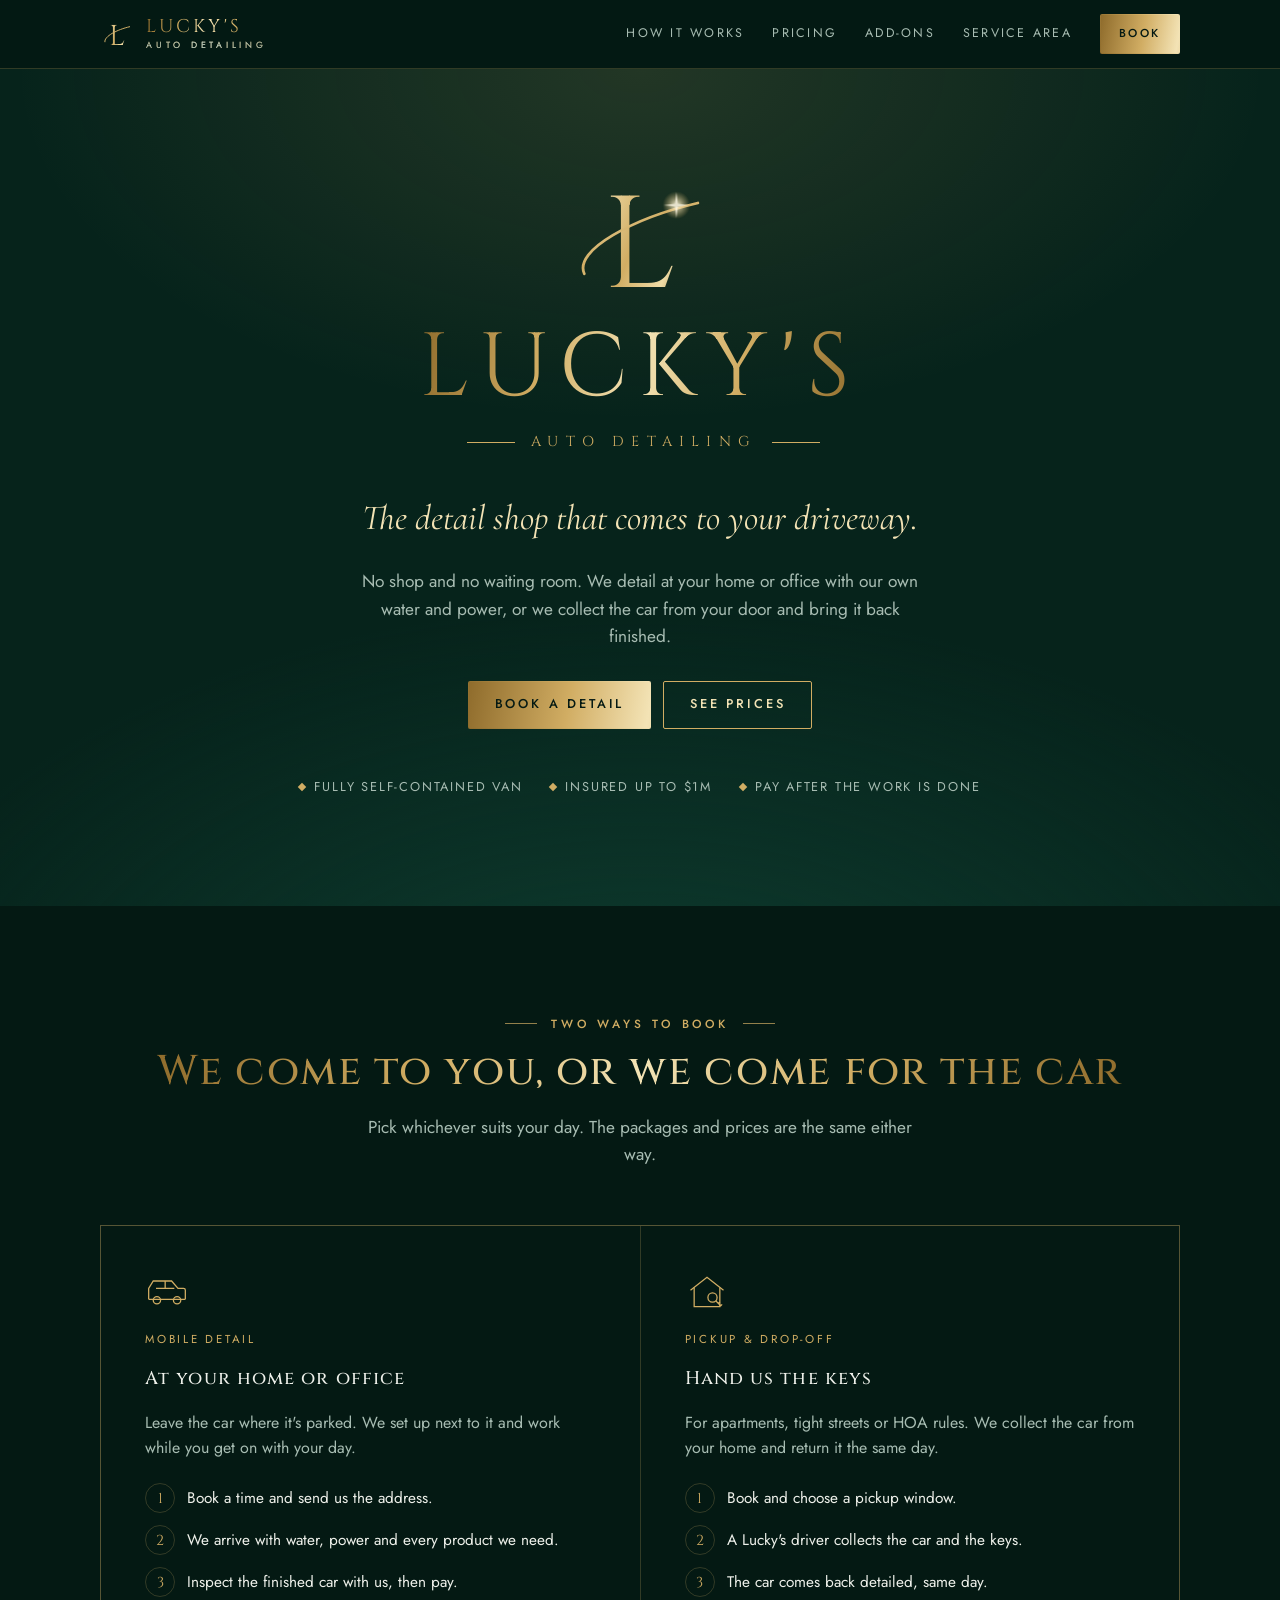
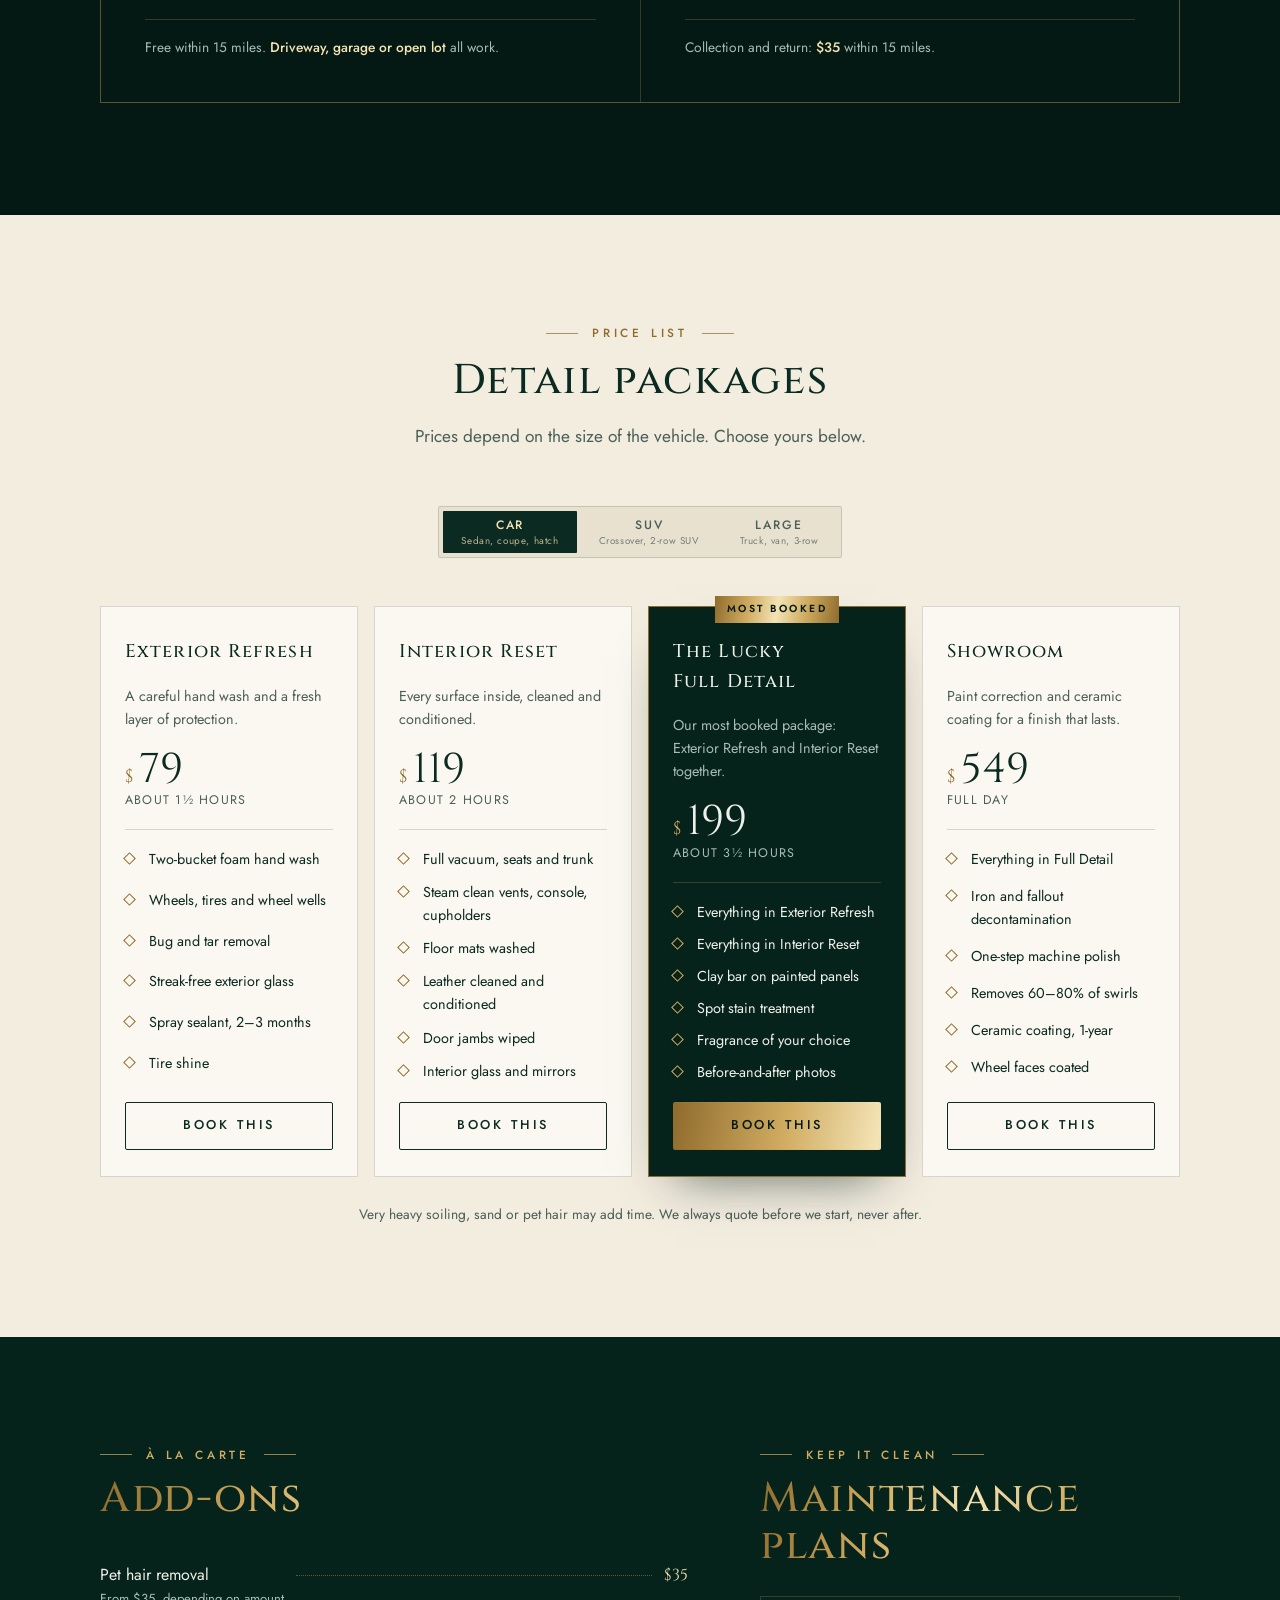
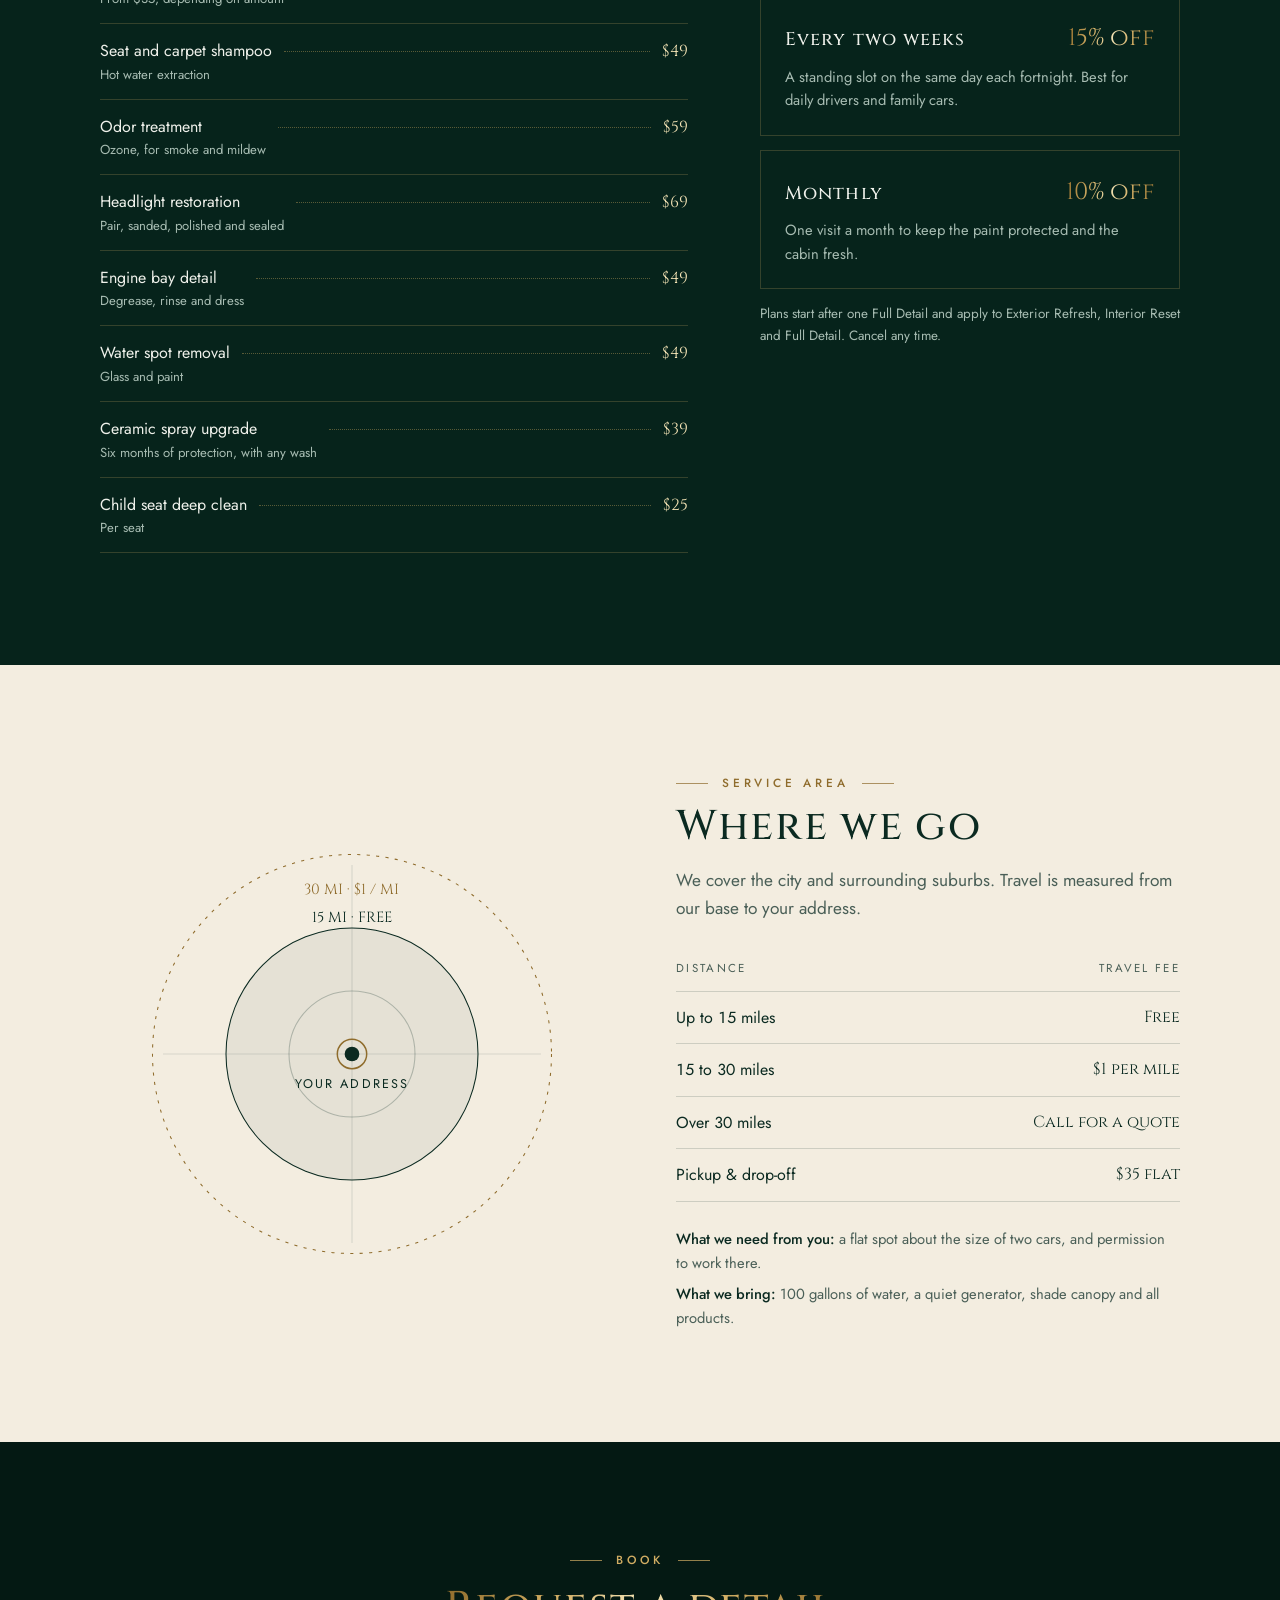
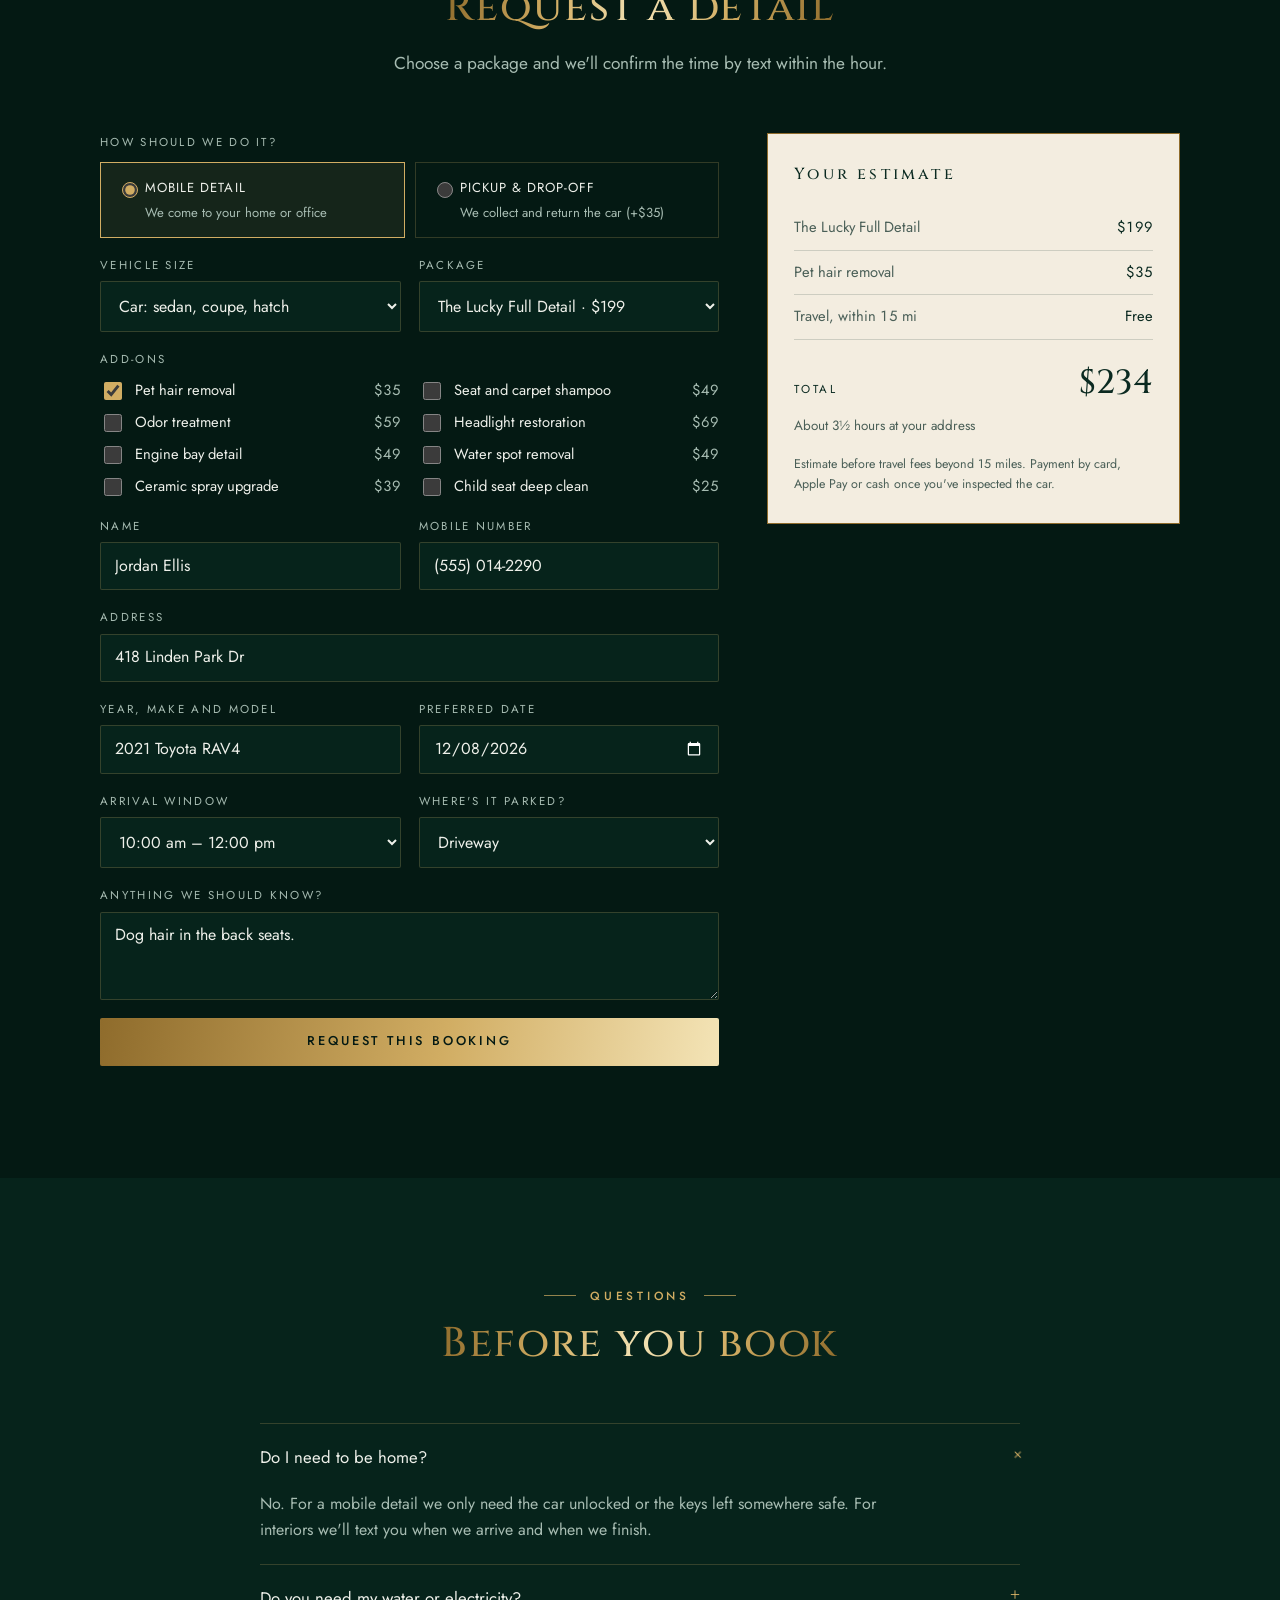
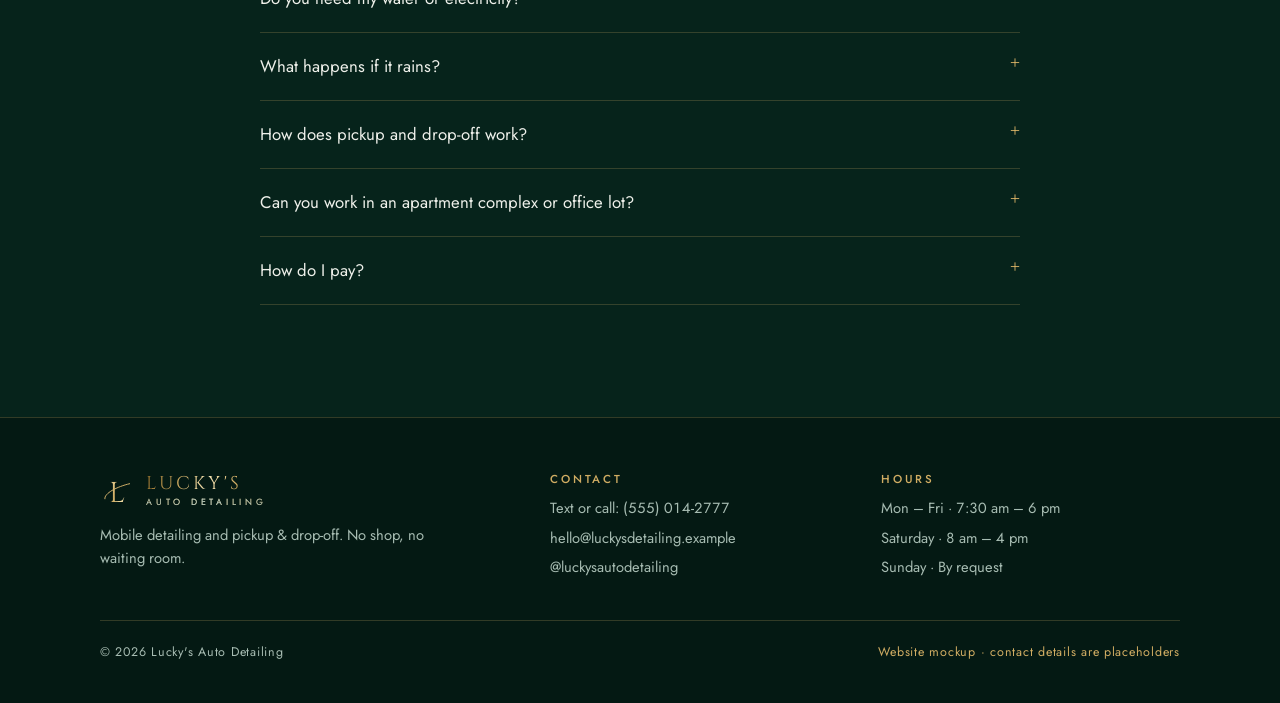
==== luckys-auto-detailing/index.html @ 8a851007 "Add Lucky's Auto Detailing website mockup Single-page mockup in the brand's emerald and gold: mobile" ====
<!doctype html>
<html lang="en">
<head>
<meta charset="utf-8">
<meta name="viewport" content="width=device-width, initial-scale=1, viewport-fit=cover">
<title>Lucky's Auto Detailing</title>
<meta name="claude:viewport-fit-sides" content="cover">
<meta name="description" content="Mobile auto detailing. We come to your home or office, or collect the car and bring it back finished.">
<link rel="preconnect" href="https://fonts.googleapis.com">
<link rel="preconnect" href="https://fonts.gstatic.com" crossorigin>
<link rel="stylesheet" href="https://fonts.googleapis.com/css2?family=Cinzel:wght@400;500;600&family=Cormorant+Garamond:ital,wght@1,400;1,500&family=Jost:wght@300;400;500;600&display=swap">
<style>
/* Layout: alternating bands — deep emerald (the polo) and cream card stock (the business card), gold foil for marks and rules. */
:root {
  --green-950: #041913;
  --green-900: #06231b;
  --green-800: #0a3026;
  --green-700: #0f3e31;
  --line-dark: rgba(212, 178, 106, 0.22);
  --gold: #d1ad63;
  --gold-hi: #f3e3b5;
  --gold-lo: #8f6c2c;
  --cream: #f3ede0;
  --cream-2: #e9e1cf;
  --ink: #0b2a21;
  --ink-soft: #4a5f57;
  --line-light: rgba(11, 42, 33, 0.16);
  --on-dark: #eef0ea;
  --muted-dark: #a7bcb2;
  --display: "Cinzel", "Trajan Pro", "Times New Roman", serif;
  --accent: "Cormorant Garamond", "Garamond", Georgia, serif;
  --body: "Jost", "Futura", "Avenir Next", "Segoe UI", sans-serif;
  --foil: linear-gradient(100deg, var(--gold-lo) 0%, var(--gold) 28%, var(--gold-hi) 50%, var(--gold) 72%, var(--gold-lo) 100%);
  color-scheme: dark;
}
* { box-sizing: border-box; }
html { scroll-behavior: smooth; }
@media (prefers-reduced-motion: reduce) { html { scroll-behavior: auto; } *, *::before, *::after { animation: none !important; transition: none !important; } }
body {
  margin: 0;
  background: var(--green-900);
  color: var(--on-dark);
  font: 400 1rem/1.6 var(--body);
  -webkit-font-smoothing: antialiased;
}
body::before { content: ""; position: fixed; inset: 0 0 auto; height: env(safe-area-inset-top, 0px); z-index: 10; background: var(--green-950); }
a { color: inherit; }
:focus-visible { outline: 2px solid var(--gold); outline-offset: 3px; }
.wrap {
  max-width: 1120px;
  margin: 0 auto;
  padding-left: max(20px, env(safe-area-inset-left, 0px));
  padding-right: max(20px, env(safe-area-inset-right, 0px));
}
.band { padding-block: clamp(64px, 9vw, 112px); }
.band--deep { background: var(--green-950); }
.band--cream { background: var(--cream); color: var(--ink); }
.foil { background: var(--foil); -webkit-background-clip: text; background-clip: text; color: transparent; }
h1, h2, h3 { font-family: var(--display); font-weight: 500; text-wrap: balance; margin: 0; letter-spacing: 0.04em; }
h2 { font-size: clamp(1.75rem, 3.6vw, 2.6rem); line-height: 1.15; }
h3 { font-size: 1.15rem; letter-spacing: 0.06em; }
p { margin: 0; }
.eyebrow {
  display: flex; align-items: center; gap: 14px;
  font: 500 0.74rem/1 var(--body); letter-spacing: 0.32em; text-transform: uppercase;
  color: var(--gold);
}
.eyebrow::before, .eyebrow::after { content: ""; height: 1px; width: 32px; background: currentColor; opacity: 0.7; }
.band--cream .eyebrow { color: var(--gold-lo); }
.lede { font-size: 1.08rem; color: var(--muted-dark); max-width: 58ch; }
.band--cream .lede { color: var(--ink-soft); }
.section-head { display: grid; gap: 18px; justify-items: center; text-align: center; margin-bottom: clamp(36px, 5vw, 56px); }

/* Buttons */
.btn {
  display: inline-flex; align-items: center; justify-content: center; gap: 10px;
  min-height: 48px; padding: 0 26px;
  font: 500 0.8rem/1 var(--body); letter-spacing: 0.22em; text-transform: uppercase; text-decoration: none;
  border-radius: 2px; border: 1px solid var(--gold); cursor: pointer;
  transition: background-color .2s, color .2s, transform .2s;
}
.btn--gold { background: var(--foil); background-size: 200% 100%; color: var(--green-950); border-color: transparent; }
.btn--gold:hover { background-position: 100% 0; }
.btn--ghost { background: transparent; color: var(--gold-hi); }
.btn--ghost:hover { background: rgba(209, 173, 99, 0.12); }

/* Header */
.site-header {
  position: sticky; top: env(safe-area-inset-top, 0px); z-index: 9;
  background: rgba(4, 25, 19, 0.92); backdrop-filter: blur(10px);
  border-bottom: 1px solid var(--line-dark);
}
.site-header .wrap { display: flex; align-items: center; justify-content: space-between; gap: 16px; min-height: 68px; }
.brand { display: flex; align-items: center; gap: 12px; text-decoration: none; }
.brand svg { width: 34px; height: 34px; flex: none; }
.brand-name { font-family: var(--display); font-size: 1.15rem; letter-spacing: 0.16em; line-height: 1; }
.brand-name small { display: block; margin-top: 5px; font-family: var(--body); font-size: 0.56rem; letter-spacing: 0.42em; color: var(--muted-dark); }
.nav { display: flex; align-items: center; gap: 28px; }
.nav a:not(.btn) { font-size: 0.78rem; letter-spacing: 0.18em; text-transform: uppercase; text-decoration: none; color: var(--muted-dark); }
.nav a:not(.btn):hover { color: var(--gold-hi); }
.nav .btn { min-height: 40px; padding: 0 18px; font-size: 0.72rem; }
@media (max-width: 820px) { .nav a:not(.btn) { display: none; } }

/* Hero */
.hero {
  position: relative; overflow: hidden;
  background:
    radial-gradient(ellipse 70% 60% at 50% 0%, rgba(209, 173, 99, 0.14), transparent 70%),
    radial-gradient(ellipse 90% 80% at 50% 120%, var(--green-700), transparent 70%),
    var(--green-900);
  padding-block: clamp(56px, 9vw, 104px) clamp(56px, 8vw, 96px);
  text-align: center;
}
.hero .wrap { display: grid; justify-items: center; gap: 22px; }
.monogram { width: clamp(108px, 16vw, 150px); height: auto; }
.monogram .swoosh { stroke-dasharray: 260; stroke-dashoffset: 0; animation: swoosh 1.6s ease-out both .2s; }
.monogram .glint { animation: glint 2.4s ease-in-out both .9s; transform-origin: 104px 30px; }
@keyframes swoosh { from { stroke-dashoffset: 260; } to { stroke-dashoffset: 0; } }
@keyframes glint { 0% { opacity: .2; transform: scale(.4); } 40% { opacity: 1; transform: scale(1.15); } 100% { opacity: .9; transform: scale(1); } }
.wordmark { font-size: clamp(2.6rem, 9vw, 5.6rem); letter-spacing: 0.12em; line-height: 1; font-weight: 400; }
.wordmark-sub { display: flex; align-items: center; gap: 16px; font: 400 clamp(0.7rem, 1.6vw, 0.9rem)/1 var(--display); letter-spacing: 0.5em; color: var(--gold); margin-right: -0.5em; }
.wordmark-sub::before, .wordmark-sub::after { content: ""; width: clamp(24px, 5vw, 48px); height: 1px; background: currentColor; }
.hero-line { font-family: var(--accent); font-style: italic; font-size: clamp(1.5rem, 3.4vw, 2.2rem); color: var(--gold-hi); margin-top: 18px; }
.hero .lede { margin-inline: auto; }
.hero-ctas { display: flex; flex-wrap: wrap; justify-content: center; gap: 12px; margin-top: 8px; }
.proof { display: flex; flex-wrap: wrap; justify-content: center; gap: 10px 28px; margin-top: 26px; padding: 0; list-style: none; font-size: 0.8rem; letter-spacing: 0.14em; text-transform: uppercase; color: var(--muted-dark); }
.proof li { display: flex; align-items: center; gap: 9px; }
.proof li::before { content: ""; width: 6px; height: 6px; transform: rotate(45deg); background: var(--gold); }

/* Two ways */
.ways { display: grid; grid-template-columns: repeat(2, minmax(0, 1fr)); gap: 1px; background: var(--line-dark); border: 1px solid var(--line-dark); }
@media (max-width: 760px) { .ways { grid-template-columns: 1fr; } }
.way { background: var(--green-950); padding: clamp(28px, 4vw, 44px); display: grid; gap: 16px; align-content: start; }
.way-icon { width: 44px; height: 44px; color: var(--gold); }
.way-tag { font-size: 0.72rem; letter-spacing: 0.24em; text-transform: uppercase; color: var(--gold); }
.way p { color: var(--muted-dark); }
.way ol { margin: 6px 0 0; padding: 0; list-style: none; display: grid; gap: 12px; counter-reset: step; }
.way li { counter-increment: step; display: grid; grid-template-columns: 30px 1fr; gap: 12px; align-items: baseline; color: var(--on-dark); font-size: 0.96rem; }
.way li::before { content: counter(step); font-family: var(--display); color: var(--gold); font-size: 0.9rem; border: 1px solid var(--line-dark); width: 28px; height: 28px; display: grid; place-items: center; border-radius: 50%; }
.way-fee { margin-top: 6px; padding-top: 16px; border-top: 1px solid var(--line-dark); font-size: 0.86rem; color: var(--muted-dark); }
.way-fee strong { color: var(--gold-hi); font-weight: 500; }

/* Pricing */
.size-picker { display: flex; justify-content: center; margin: 0 auto clamp(32px, 5vw, 48px); }
.seg { display: inline-flex; flex-wrap: wrap; justify-content: center; border: 1px solid var(--line-light); border-radius: 2px; padding: 4px; gap: 4px; background: var(--cream-2); }
.seg button {
  appearance: none; border: 0; background: transparent; cursor: pointer;
  min-height: 42px; padding: 0 18px; border-radius: 1px;
  font: 500 0.76rem/1 var(--body); letter-spacing: 0.16em; text-transform: uppercase; color: var(--ink-soft);
}
.seg button[aria-pressed="true"] { background: var(--ink); color: var(--gold-hi); }
.seg button small { display: block; margin-top: 4px; font-size: 0.62rem; letter-spacing: 0.06em; text-transform: none; opacity: .75; font-weight: 400; }
.packages { display: grid; grid-template-columns: repeat(4, minmax(0, 1fr)); gap: 16px; align-items: stretch; }
@media (max-width: 1040px) { .packages { grid-template-columns: repeat(2, minmax(0, 1fr)); } }
@media (max-width: 580px) { .packages { grid-template-columns: 1fr; } }
.pkg { position: relative; display: flex; flex-direction: column; gap: 18px; padding: 30px 24px 26px; background: #fbf8f1; border: 1px solid var(--line-light); }
.pkg--featured { background: var(--green-900); color: var(--on-dark); border-color: var(--gold-lo); box-shadow: 0 24px 50px -28px rgba(4, 25, 19, 0.7); }
.pkg-flag { position: absolute; top: -11px; left: 50%; transform: translateX(-50%); white-space: nowrap; padding: 5px 12px; font-size: 0.64rem; letter-spacing: 0.24em; text-transform: uppercase; background: var(--foil); color: var(--green-950); font-weight: 600; }
.pkg h3 { color: inherit; }
.pkg-desc { font-size: 0.9rem; color: var(--ink-soft); min-height: 3.2em; }
.pkg--featured .pkg-desc { color: var(--muted-dark); }
.price { display: flex; align-items: baseline; gap: 6px; font-family: var(--display); font-variant-numeric: tabular-nums; }
.price .cur { font-size: 1.1rem; color: var(--gold-lo); }
.price .amt { font-size: 2.6rem; line-height: 1; }
.pkg--featured .price .cur { color: var(--gold); }
.price-meta { font-size: 0.78rem; letter-spacing: 0.1em; text-transform: uppercase; color: var(--ink-soft); }
.pkg--featured .price-meta { color: var(--muted-dark); }
.pkg ul { list-style: none; margin: 0; padding: 18px 0 0; border-top: 1px solid var(--line-light); display: grid; gap: 9px; font-size: 0.9rem; flex: 1; }
.pkg--featured ul { border-color: var(--line-dark); }
.pkg li { display: grid; grid-template-columns: 14px 1fr; gap: 10px; align-items: baseline; }
.pkg li::before { content: ""; width: 7px; height: 7px; transform: translateY(-1px) rotate(45deg); border: 1px solid var(--gold-lo); }
.pkg--featured li::before { border-color: var(--gold); }
.pkg .btn { width: 100%; }
.pkg:not(.pkg--featured) .btn--ghost { color: var(--ink); border-color: var(--ink); }
.pkg:not(.pkg--featured) .btn--ghost:hover { background: var(--ink); color: var(--gold-hi); }
.price-note { margin-top: 26px; text-align: center; font-size: 0.86rem; color: var(--ink-soft); }

/* Add-ons and plans */
.split { display: grid; grid-template-columns: minmax(0, 1.4fr) minmax(0, 1fr); gap: clamp(32px, 6vw, 72px); align-items: start; }
@media (max-width: 880px) { .split { grid-template-columns: 1fr; } }
.menu { list-style: none; margin: 0; padding: 0; }
.menu li { display: grid; grid-template-columns: minmax(0, auto) 1fr auto; align-items: baseline; gap: 12px; padding: 14px 0; border-bottom: 1px solid var(--line-dark); }
.menu li::after { content: none; }
.menu .dots { border-bottom: 1px dotted rgba(209, 173, 99, 0.4); transform: translateY(-4px); min-width: 16px; }
.menu .item { font-size: 1rem; }
.menu .item small { display: block; font-size: 0.82rem; color: var(--muted-dark); }
.menu .cost { font-family: var(--display); color: var(--gold-hi); font-variant-numeric: tabular-nums; white-space: nowrap; }
.split h2 { margin: 14px 0 26px; }
.plans { display: grid; gap: 14px; }
.plan { border: 1px solid var(--line-dark); padding: 22px 24px; display: grid; gap: 8px; background: var(--green-900); }
.plan-top { display: flex; justify-content: space-between; align-items: baseline; gap: 12px; flex-wrap: wrap; }
.plan-off { font-family: var(--display); font-size: 1.5rem; }
.plan p { color: var(--muted-dark); font-size: 0.92rem; }
.plan-note { font-size: 0.84rem; color: var(--muted-dark); }

/* Area */
.area { display: grid; grid-template-columns: minmax(0, 1fr) minmax(0, 1fr); gap: clamp(32px, 6vw, 72px); align-items: center; }
@media (max-width: 820px) { .area { grid-template-columns: 1fr; } }
.radius { width: 100%; max-width: 420px; aspect-ratio: 1; margin-inline: auto; }
.fee-table { width: 100%; border-collapse: collapse; margin-top: 24px; font-variant-numeric: tabular-nums; }
.fee-table th, .fee-table td { text-align: left; padding: 13px 0; border-bottom: 1px solid var(--line-light); font-weight: 400; }
.fee-table th { font-size: 0.72rem; letter-spacing: 0.2em; text-transform: uppercase; color: var(--ink-soft); }
.fee-table td:last-child, .fee-table th:last-child { text-align: right; }
.fee-table td:last-child { font-family: var(--display); }
.area .lede { margin-top: 16px; }
.need { margin-top: 26px; display: grid; gap: 8px; font-size: 0.92rem; color: var(--ink-soft); }
.need strong { color: var(--ink); font-weight: 500; }

/* Booking */
.book { display: grid; grid-template-columns: minmax(0, 1.5fr) minmax(0, 1fr); gap: clamp(24px, 4vw, 48px); align-items: start; }
@media (max-width: 900px) { .book { grid-template-columns: 1fr; } }
form { display: grid; gap: 18px; }
.row { display: grid; grid-template-columns: repeat(2, minmax(0, 1fr)); gap: 18px; }
@media (max-width: 560px) { .row { grid-template-columns: 1fr; } }
label { display: grid; gap: 7px; font-size: 0.72rem; letter-spacing: 0.2em; text-transform: uppercase; color: var(--muted-dark); }
input, select, textarea {
  width: 100%; min-height: 48px; padding: 12px 14px;
  background: var(--green-900); color: var(--on-dark);
  border: 1px solid var(--line-dark); border-radius: 2px;
  font: 400 1rem/1.3 var(--body); letter-spacing: 0; text-transform: none;
}
textarea { min-height: 88px; resize: vertical; }
input:focus, select:focus, textarea:focus { outline: none; border-color: var(--gold); }
fieldset { border: 0; padding: 0; margin: 0; display: grid; gap: 10px; }
legend { padding: 0; margin-bottom: 10px; font-size: 0.72rem; letter-spacing: 0.2em; text-transform: uppercase; color: var(--muted-dark); }
.choice { display: grid; grid-template-columns: repeat(2, minmax(0, 1fr)); gap: 10px; }
@media (max-width: 480px) { .choice { grid-template-columns: 1fr; } }
.choice label { position: relative; display: block; padding: 14px 16px 14px 44px; border: 1px solid var(--line-dark); cursor: pointer; letter-spacing: 0.08em; color: var(--on-dark); font-size: 0.82rem; }
.choice label small { display: block; margin-top: 4px; letter-spacing: 0; text-transform: none; color: var(--muted-dark); font-size: 0.82rem; }
.choice input { position: absolute; left: 16px; top: 16px; width: 16px; height: 16px; min-height: 0; padding: 0; accent-color: var(--gold); }
.choice label:has(input:checked) { border-color: var(--gold); background: rgba(209, 173, 99, 0.08); }
.addons-pick { display: grid; grid-template-columns: repeat(2, minmax(0, 1fr)); gap: 8px 18px; }
@media (max-width: 480px) { .addons-pick { grid-template-columns: 1fr; } }
.addons-pick label { display: flex; align-items: center; gap: 10px; letter-spacing: 0; text-transform: none; font-size: 0.92rem; color: var(--on-dark); cursor: pointer; }
.addons-pick input { width: 18px; height: 18px; min-height: 0; padding: 0; accent-color: var(--gold); flex: none; }
.addons-pick span.c { margin-left: auto; color: var(--muted-dark); font-variant-numeric: tabular-nums; }
.summary { position: sticky; top: calc(env(safe-area-inset-top, 0px) + 88px); background: var(--cream); color: var(--ink); padding: 28px 26px; border: 1px solid var(--gold-lo); }
.summary h3 { font-size: 1rem; letter-spacing: 0.2em; }
.summary dl { margin: 18px 0 0; display: grid; gap: 0; font-variant-numeric: tabular-nums; }
.summary .line { display: flex; justify-content: space-between; gap: 12px; padding: 10px 0; border-bottom: 1px solid var(--line-light); font-size: 0.92rem; }
.summary dt { color: var(--ink-soft); min-width: 0; }
.summary dd { margin: 0; text-align: right; }
.summary .total { display: flex; justify-content: space-between; align-items: baseline; margin-top: 16px; }
.summary .total span:first-child { font-size: 0.72rem; letter-spacing: 0.24em; text-transform: uppercase; }
.summary .total strong { font-family: var(--display); font-size: 2.1rem; font-weight: 500; }
.summary .dur { margin-top: 6px; font-size: 0.84rem; color: var(--ink-soft); }
.summary .fine { margin-top: 18px; font-size: 0.78rem; color: var(--ink-soft); }
.confirm { border: 1px solid var(--gold); padding: 18px 20px; background: rgba(209, 173, 99, 0.08); color: var(--gold-hi); font-size: 0.95rem; }

/* FAQ */
.faq { max-width: 760px; margin: 0 auto; border-top: 1px solid var(--line-dark); }
.faq details { border-bottom: 1px solid var(--line-dark); }
.faq summary { list-style: none; cursor: pointer; display: flex; justify-content: space-between; gap: 16px; padding: 20px 0; font-size: 1.05rem; }
.faq summary::-webkit-details-marker { display: none; }
.faq summary::after { content: "+"; font-family: var(--display); color: var(--gold); font-size: 1.3rem; line-height: 1; transition: transform .2s; }
.faq details[open] summary::after { transform: rotate(45deg); }
.faq details p { padding: 0 0 22px; color: var(--muted-dark); max-width: 62ch; }

/* Footer */
.site-footer { background: var(--green-950); border-top: 1px solid var(--line-dark); padding-block: 56px 40px; }
.foot { display: grid; grid-template-columns: minmax(0, 1.4fr) repeat(2, minmax(0, 1fr)); gap: 32px; }
@media (max-width: 720px) { .foot { grid-template-columns: 1fr; } }
.foot h4 { margin: 0 0 12px; font: 500 0.72rem/1 var(--body); letter-spacing: 0.24em; text-transform: uppercase; color: var(--gold); }
.foot p, .foot li { color: var(--muted-dark); font-size: 0.92rem; }
.foot ul { list-style: none; margin: 0; padding: 0; display: grid; gap: 6px; }
.foot .tabular { font-variant-numeric: tabular-nums; }
.copy { margin-top: 40px; padding-top: 22px; border-top: 1px solid var(--line-dark); display: flex; flex-wrap: wrap; justify-content: space-between; gap: 10px; font-size: 0.78rem; color: var(--muted-dark); letter-spacing: 0.06em; }
.mock-tag { color: var(--gold); }
</style>
</head>
<body>

<svg width="0" height="0" style="position:absolute" aria-hidden="true">
  <defs>
    <linearGradient id="foil" x1="0" y1="0" x2="1" y2="1">
      <stop offset="0" stop-color="#f3e3b5"/>
      <stop offset=".45" stop-color="#d1ad63"/>
      <stop offset=".75" stop-color="#f0dca6"/>
      <stop offset="1" stop-color="#8f6c2c"/>
    </linearGradient>
    <radialGradient id="glow">
      <stop offset="0" stop-color="#fff8e1" stop-opacity="1"/>
      <stop offset=".35" stop-color="#f3e3b5" stop-opacity=".7"/>
      <stop offset="1" stop-color="#d1ad63" stop-opacity="0"/>
    </radialGradient>
  </defs>
</svg>

<header class="site-header">
  <div class="wrap">
    <a class="brand" href="#top" aria-label="Lucky's Auto Detailing, back to top">
      <svg viewBox="0 0 140 120" aria-hidden="true">
        <text x="70" y="104" text-anchor="middle" font-family="Cinzel, 'Times New Roman', serif" font-size="118" fill="url(#foil)">L</text>
        <path d="M20 92 C 16 70, 70 42, 122 30" fill="none" stroke="url(#foil)" stroke-width="4" stroke-linecap="round"/>
      </svg>
      <span class="brand-name foil">LUCKY'S<small>AUTO DETAILING</small></span>
    </a>
    <nav class="nav" aria-label="Main">
      <a href="#how">How it works</a>
      <a href="#pricing">Pricing</a>
      <a href="#extras">Add-ons</a>
      <a href="#area">Service area</a>
      <a class="btn btn--gold" href="#book">Book</a>
    </nav>
  </div>
</header>

<main id="top">
  <section class="hero">
    <div class="wrap">
      <svg class="monogram" viewBox="0 0 140 120" role="img" aria-label="Lucky's monogram">
        <text x="70" y="106" text-anchor="middle" font-family="Cinzel, 'Times New Roman', serif" font-size="122" fill="url(#foil)">L</text>
        <path class="swoosh" d="M18 94 C 8 72, 64 42, 124 28" fill="none" stroke="url(#foil)" stroke-width="2.6" stroke-linecap="round"/>
        <g class="glint">
          <circle cx="104" cy="30" r="13" fill="url(#glow)"/>
          <path d="M104 18 L105.3 28.7 L116 30 L105.3 31.3 L104 42 L102.7 31.3 L92 30 L102.7 28.7 Z" fill="#fff8e1"/>
        </g>
      </svg>
      <h1 class="wordmark foil">LUCKY'S</h1>
      <div class="wordmark-sub">AUTO DETAILING</div>
      <p class="hero-line">The detail shop that comes to your driveway.</p>
      <p class="lede">No shop and no waiting room. We detail at your home or office with our own water and power, or we collect the car from your door and bring it back finished.</p>
      <div class="hero-ctas">
        <a class="btn btn--gold" href="#book">Book a detail</a>
        <a class="btn btn--ghost" href="#pricing">See prices</a>
      </div>
      <ul class="proof">
        <li>Fully self-contained van</li>
        <li>Insured up to $1M</li>
        <li>Pay after the work is done</li>
      </ul>
    </div>
  </section>

  <section class="band band--deep" id="how">
    <div class="wrap">
      <div class="section-head">
        <span class="eyebrow">Two ways to book</span>
        <h2 class="foil">We come to you, or we come for the car</h2>
        <p class="lede">Pick whichever suits your day. The packages and prices are the same either way.</p>
      </div>
      <div class="ways">
        <article class="way">
          <svg class="way-icon" viewBox="0 0 48 48" fill="none" stroke="currentColor" stroke-width="1.4" aria-hidden="true"><path d="M4 32V20l5-8h20l7 8h6a2 2 0 0 1 2 2v10"/><path d="M4 32h40"/><circle cx="13" cy="33" r="4"/><circle cx="35" cy="33" r="4"/><path d="M12 20h20M22 12v8"/></svg>
          <span class="way-tag">Mobile detail</span>
          <h3>At your home or office</h3>
          <p>Leave the car where it's parked. We set up next to it and work while you get on with your day.</p>
          <ol>
            <li>Book a time and send us the address.</li>
            <li>We arrive with water, power and every product we need.</li>
            <li>Inspect the finished car with us, then pay.</li>
          </ol>
          <p class="way-fee">Free within 15 miles. <strong>Driveway, garage or open lot</strong> all work.</p>
        </article>
        <article class="way">
          <svg class="way-icon" viewBox="0 0 48 48" fill="none" stroke="currentColor" stroke-width="1.4" aria-hidden="true"><path d="M6 22 24 8l18 14"/><path d="M10 19v21h28V19"/><circle cx="30" cy="30" r="5"/><path d="m33.5 33.5 6 6M36 37l2-2M38.5 39.5l2-2"/></svg>
          <span class="way-tag">Pickup &amp; drop-off</span>
          <h3>Hand us the keys</h3>
          <p>For apartments, tight streets or HOA rules. We collect the car from your home and return it the same day.</p>
          <ol>
            <li>Book and choose a pickup window.</li>
            <li>A Lucky's driver collects the car and the keys.</li>
            <li>The car comes back detailed, same day.</li>
          </ol>
          <p class="way-fee">Collection and return: <strong>$35</strong> within 15 miles.</p>
        </article>
      </div>
    </div>
  </section>

  <section class="band band--cream" id="pricing">
    <div class="wrap">
      <div class="section-head">
        <span class="eyebrow">Price list</span>
        <h2>Detail packages</h2>
        <p class="lede">Prices depend on the size of the vehicle. Choose yours below.</p>
      </div>
      <div class="size-picker">
        <div class="seg" role="group" aria-label="Vehicle size">
          <button type="button" data-size="0" aria-pressed="true">Car<small>Sedan, coupe, hatch</small></button>
          <button type="button" data-size="1" aria-pressed="false">SUV<small>Crossover, 2-row SUV</small></button>
          <button type="button" data-size="2" aria-pressed="false">Large<small>Truck, van, 3-row</small></button>
        </div>
      </div>
      <div class="packages" id="packages"></div>
      <p class="price-note">Very heavy soiling, sand or pet hair may add time. We always quote before we start, never after.</p>
    </div>
  </section>

  <section class="band" id="extras">
    <div class="wrap split">
      <div>
        <span class="eyebrow">À la carte</span>
        <h2 class="foil">Add-ons</h2>
        <ul class="menu" id="addon-menu"></ul>
      </div>
      <div>
        <span class="eyebrow">Keep it clean</span>
        <h2 class="foil">Maintenance plans</h2>
        <div class="plans">
          <div class="plan">
            <div class="plan-top"><h3>Every two weeks</h3><span class="plan-off foil">15% off</span></div>
            <p>A standing slot on the same day each fortnight. Best for daily drivers and family cars.</p>
          </div>
          <div class="plan">
            <div class="plan-top"><h3>Monthly</h3><span class="plan-off foil">10% off</span></div>
            <p>One visit a month to keep the paint protected and the cabin fresh.</p>
          </div>
          <p class="plan-note">Plans start after one Full Detail and apply to Exterior Refresh, Interior Reset and Full Detail. Cancel any time.</p>
        </div>
      </div>
    </div>
  </section>

  <section class="band band--cream" id="area">
    <div class="wrap area">
      <svg class="radius" viewBox="0 0 400 400" role="img" aria-label="Service area: free within 15 miles, travel fee from 15 to 30 miles">
        <circle cx="200" cy="200" r="190" fill="none" stroke="#8f6c2c" stroke-width="1" stroke-dasharray="3 6"/>
        <circle cx="200" cy="200" r="120" fill="rgba(11,42,33,0.06)" stroke="#0b2a21" stroke-width="1"/>
        <circle cx="200" cy="200" r="60" fill="none" stroke="rgba(11,42,33,0.25)" stroke-width="1"/>
        <path d="M200 20v360M20 200h360" stroke="rgba(11,42,33,0.12)" stroke-width="1"/>
        <circle cx="200" cy="200" r="7" fill="#0b2a21"/>
        <circle cx="200" cy="200" r="14" fill="none" stroke="#8f6c2c" stroke-width="1.4"/>
        <text x="200" y="232" text-anchor="middle" font-family="Jost, sans-serif" font-size="12" letter-spacing="2" fill="#0b2a21">YOUR ADDRESS</text>
        <text x="200" y="74" text-anchor="middle" font-family="Cinzel, serif" font-size="14" fill="#0b2a21">15 MI · FREE</text>
        <text x="200" y="28" text-anchor="middle" font-family="Cinzel, serif" font-size="14" fill="#8f6c2c" dy="20">30 MI · $1 / MI</text>
      </svg>
      <div>
        <span class="eyebrow">Service area</span>
        <h2 style="margin-top:14px">Where we go</h2>
        <p class="lede">We cover the city and surrounding suburbs. Travel is measured from our base to your address.</p>
        <table class="fee-table">
          <thead><tr><th scope="col">Distance</th><th scope="col">Travel fee</th></tr></thead>
          <tbody>
            <tr><td>Up to 15 miles</td><td>Free</td></tr>
            <tr><td>15 to 30 miles</td><td>$1 per mile</td></tr>
            <tr><td>Over 30 miles</td><td>Call for a quote</td></tr>
            <tr><td>Pickup &amp; drop-off</td><td>$35 flat</td></tr>
          </tbody>
        </table>
        <div class="need">
          <p><strong>What we need from you:</strong> a flat spot about the size of two cars, and permission to work there.</p>
          <p><strong>What we bring:</strong> 100 gallons of water, a quiet generator, shade canopy and all products.</p>
        </div>
      </div>
    </div>
  </section>

  <section class="band band--deep" id="book">
    <div class="wrap">
      <div class="section-head">
        <span class="eyebrow">Book</span>
        <h2 class="foil">Request a detail</h2>
        <p class="lede">Choose a package and we'll confirm the time by text within the hour.</p>
      </div>
      <div class="book">
        <form id="book-form" novalidate>
          <fieldset>
            <legend>How should we do it?</legend>
            <div class="choice">
              <label><input type="radio" name="mode" id="mode-mobile" value="mobile" checked>Mobile detail<small>We come to your home or office</small></label>
              <label><input type="radio" name="mode" id="mode-pickup" value="pickup">Pickup &amp; drop-off<small>We collect and return the car (+$35)</small></label>
            </div>
          </fieldset>
          <div class="row">
            <label for="f-size">Vehicle size
              <select id="f-size" name="size">
                <option value="0">Car: sedan, coupe, hatch</option>
                <option value="1">SUV: crossover, 2-row</option>
                <option value="2">Large: truck, van, 3-row</option>
              </select>
            </label>
            <label for="f-pkg">Package
              <select id="f-pkg" name="pkg"></select>
            </label>
          </div>
          <fieldset>
            <legend>Add-ons</legend>
            <div class="addons-pick" id="addon-pick"></div>
          </fieldset>
          <div class="row">
            <label for="f-name">Name<input id="f-name" name="name" autocomplete="name" value="Jordan Ellis"></label>
            <label for="f-phone">Mobile number<input id="f-phone" name="phone" type="tel" autocomplete="tel" value="(555) 014-2290"></label>
          </div>
          <label for="f-address">Address<input id="f-address" name="address" autocomplete="street-address" value="418 Linden Park Dr"></label>
          <div class="row">
            <label for="f-vehicle">Year, make and model<input id="f-vehicle" name="vehicle" value="2021 Toyota RAV4"></label>
            <label for="f-date">Preferred date<input id="f-date" name="date" type="date"></label>
          </div>
          <div class="row">
            <label for="f-time">Arrival window
              <select id="f-time" name="time">
                <option>8:00 – 10:00 am</option>
                <option selected>10:00 am – 12:00 pm</option>
                <option>12:00 – 2:00 pm</option>
                <option>2:00 – 4:00 pm</option>
              </select>
            </label>
            <label for="f-where">Where's it parked?
              <select id="f-where" name="where">
                <option>Driveway</option>
                <option>Garage</option>
                <option>Office or apartment lot</option>
                <option>Street</option>
              </select>
            </label>
          </div>
          <label for="f-notes">Anything we should know?<textarea id="f-notes" name="notes">Dog hair in the back seats.</textarea></label>
          <div class="confirm" id="confirm" hidden>This is a website mockup, so nothing was sent. On the live site this would text the request to Lucky's and show a confirmation.</div>
          <button class="btn btn--gold" type="submit">Request this booking</button>
        </form>
        <aside class="summary" aria-live="polite">
          <h3>Your estimate</h3>
          <dl id="sum-lines"></dl>
          <div class="total"><span>Total</span><strong id="sum-total">$0</strong></div>
          <p class="dur" id="sum-dur"></p>
          <p class="fine">Estimate before travel fees beyond 15 miles. Payment by card, Apple Pay or cash once you've inspected the car.</p>
        </aside>
      </div>
    </div>
  </section>

  <section class="band">
    <div class="wrap">
      <div class="section-head">
        <span class="eyebrow">Questions</span>
        <h2 class="foil">Before you book</h2>
      </div>
      <div class="faq">
        <details open><summary>Do I need to be home?</summary><p>No. For a mobile detail we only need the car unlocked or the keys left somewhere safe. For interiors we'll text you when we arrive and when we finish.</p></details>
        <details><summary>Do you need my water or electricity?</summary><p>No. The van carries its own water tank and a quiet generator, so we never use your hose or outlets.</p></details>
        <details><summary>What happens if it rains?</summary><p>Interior work goes ahead as planned. For exterior work we'll move you to the next dry slot at no charge, or work under a garage roof if you have one.</p></details>
        <details><summary>How does pickup and drop-off work?</summary><p>A Lucky's driver collects the car from your home in the window you choose, details it at a covered partner bay, and returns it the same day. The car is covered by our insurance the whole time.</p></details>
        <details><summary>Can you work in an apartment complex or office lot?</summary><p>Usually, yes. Some complexes don't allow washing on site. If yours doesn't, choose pickup and drop-off instead.</p></details>
        <details><summary>How do I pay?</summary><p>Card, Apple Pay, Google Pay or cash, after you've inspected the finished car. No deposit for standard packages. Showroom bookings take a $100 deposit.</p></details>
      </div>
    </div>
  </section>
</main>

<footer class="site-footer">
  <div class="wrap">
    <div class="foot">
      <div>
        <a class="brand" href="#top" aria-label="Back to top">
          <svg viewBox="0 0 140 120" aria-hidden="true">
            <text x="70" y="104" text-anchor="middle" font-family="Cinzel, 'Times New Roman', serif" font-size="118" fill="url(#foil)">L</text>
            <path d="M20 92 C 16 70, 70 42, 122 30" fill="none" stroke="url(#foil)" stroke-width="4" stroke-linecap="round"/>
          </svg>
          <span class="brand-name foil">LUCKY'S<small>AUTO DETAILING</small></span>
        </a>
        <p style="margin-top:16px;max-width:38ch">Mobile detailing and pickup &amp; drop-off. No shop, no waiting room.</p>
      </div>
      <div>
        <h4>Contact</h4>
        <ul class="tabular">
          <li>Text or call: (555) 014-2777</li>
          <li>hello@luckysdetailing.example</li>
          <li>@luckysautodetailing</li>
        </ul>
      </div>
      <div>
        <h4>Hours</h4>
        <ul class="tabular">
          <li>Mon – Fri · 7:30 am – 6 pm</li>
          <li>Saturday · 8 am – 4 pm</li>
          <li>Sunday · By request</li>
        </ul>
      </div>
    </div>
    <div class="copy"><span>© 2026 Lucky's Auto Detailing</span><span class="mock-tag">Website mockup · contact details are placeholders</span></div>
  </div>
</footer>

<script>
(function () {
  var PACKAGES = [
    { id: "exterior", name: "Exterior Refresh", desc: "A careful hand wash and a fresh layer of protection.", prices: [79, 99, 119], time: "About 1½ hours",
      items: ["Two-bucket foam hand wash", "Wheels, tires and wheel wells", "Bug and tar removal", "Streak-free exterior glass", "Spray sealant, 2–3 months", "Tire shine"] },
    { id: "interior", name: "Interior Reset", desc: "Every surface inside, cleaned and conditioned.", prices: [119, 139, 159], time: "About 2 hours",
      items: ["Full vacuum, seats and trunk", "Steam clean vents, console, cupholders", "Floor mats washed", "Leather cleaned and conditioned", "Door jambs wiped", "Interior glass and mirrors"] },
    { id: "full", name: "The Lucky Full Detail", desc: "Our most booked package: Exterior Refresh and Interior Reset together.", prices: [199, 239, 279], time: "About 3½ hours", featured: true,
      items: ["Everything in Exterior Refresh", "Everything in Interior Reset", "Clay bar on painted panels", "Spot stain treatment", "Fragrance of your choice", "Before-and-after photos"] },
    { id: "showroom", name: "Showroom", desc: "Paint correction and ceramic coating for a finish that lasts.", prices: [549, 649, 749], time: "Full day",
      items: ["Everything in Full Detail", "Iron and fallout decontamination", "One-step machine polish", "Removes 60–80% of swirls", "Ceramic coating, 1-year", "Wheel faces coated"] }
  ];
  var ADDONS = [
    { id: "pet", name: "Pet hair removal", note: "From $35, depending on amount", price: 35 },
    { id: "shampoo", name: "Seat and carpet shampoo", note: "Hot water extraction", price: 49 },
    { id: "odor", name: "Odor treatment", note: "Ozone, for smoke and mildew", price: 59 },
    { id: "headlights", name: "Headlight restoration", note: "Pair, sanded, polished and sealed", price: 69 },
    { id: "engine", name: "Engine bay detail", note: "Degrease, rinse and dress", price: 49 },
    { id: "water", name: "Water spot removal", note: "Glass and paint", price: 49 },
    { id: "ceramic", name: "Ceramic spray upgrade", note: "Six months of protection, with any wash", price: 39 },
    { id: "childseat", name: "Child seat deep clean", note: "Per seat", price: 25 }
  ];
  var PICKUP_FEE = 35;
  var size = 0;

  var money = function (n) { return "$" + n.toLocaleString("en-US"); };
  var $ = function (id) { return document.getElementById(id); };

  // Price list cards
  function renderPackages() {
    $("packages").innerHTML = PACKAGES.map(function (p) {
      return '<article class="pkg' + (p.featured ? " pkg--featured" : "") + '">' +
        (p.featured ? '<span class="pkg-flag">Most booked</span>' : "") +
        "<h3>" + p.name + "</h3>" +
        '<p class="pkg-desc">' + p.desc + "</p>" +
        '<div><div class="price"><span class="cur">$</span><span class="amt">' + p.prices[size] + "</span></div>" +
        '<div class="price-meta">' + p.time + "</div></div>" +
        "<ul>" + p.items.map(function (i) { return "<li>" + i + "</li>"; }).join("") + "</ul>" +
        '<a class="btn ' + (p.featured ? "btn--gold" : "btn--ghost") + '" href="#book" data-pick="' + p.id + '">Book this</a>' +
        "</article>";
    }).join("");
  }

  function setSize(n) {
    size = n;
    document.querySelectorAll(".seg button").forEach(function (b) {
      b.setAttribute("aria-pressed", String(+b.dataset.size === n));
    });
    $("f-size").value = String(n);
    renderPackages();
    renderPkgOptions();
    updateSummary();
  }

  document.querySelectorAll(".seg button").forEach(function (b) {
    b.addEventListener("click", function () { setSize(+b.dataset.size); });
  });

  $("packages").addEventListener("click", function (e) {
    var a = e.target.closest("[data-pick]");
    if (!a) return;
    $("f-pkg").value = a.dataset.pick;
    updateSummary();
  });

  // Add-on menu
  $("addon-menu").innerHTML = ADDONS.map(function (a) {
    return '<li><span class="item">' + a.name + "<small>" + a.note + '</small></span><span class="dots"></span><span class="cost">' + money(a.price) + "</span></li>";
  }).join("");

  // Booking form
  function renderPkgOptions() {
    var current = $("f-pkg").value || "full";
    $("f-pkg").innerHTML = PACKAGES.map(function (p) {
      return '<option value="' + p.id + '">' + p.name + " · " + money(p.prices[size]) + "</option>";
    }).join("");
    $("f-pkg").value = current;
  }

  $("addon-pick").innerHTML = ADDONS.map(function (a) {
    return '<label><input type="checkbox" id="ao-' + a.id + '" value="' + a.id + '"' + (a.id === "pet" ? " checked" : "") + ">" + a.name + '<span class="c">' + money(a.price) + "</span></label>";
  }).join("");

  function updateSummary() {
    var pkg = PACKAGES.filter(function (p) { return p.id === $("f-pkg").value; })[0] || PACKAGES[2];
    var lines = [[pkg.name, pkg.prices[size]]];
    ADDONS.forEach(function (a) { if ($("ao-" + a.id).checked) lines.push([a.name, a.price]); });
    var pickup = document.querySelector('input[name="mode"]:checked').value === "pickup";
    lines.push([pickup ? "Pickup & drop-off" : "Travel, within 15 mi", pickup ? PICKUP_FEE : 0]);
    var total = lines.reduce(function (s, l) { return s + l[1]; }, 0);
    $("sum-lines").innerHTML = lines.map(function (l) {
      return '<div class="line"><dt>' + l[0] + "</dt><dd>" + (l[1] ? money(l[1]) : "Free") + "</dd></div>";
    }).join("");
    $("sum-total").textContent = money(total);
    $("sum-dur").textContent = pkg.time + (pickup ? ", plus collection and return" : " at your address");
  }

  $("f-size").addEventListener("change", function () { setSize(+this.value); });
  $("book-form").addEventListener("change", updateSummary);
  $("book-form").addEventListener("submit", function (e) {
    e.preventDefault();
    $("confirm").hidden = false;
  });

  // Default date: the next weekday after tomorrow
  var d = new Date(); d.setDate(d.getDate() + 2);
  while (d.getDay() === 0) d.setDate(d.getDate() + 1);
  $("f-date").value = d.toISOString().slice(0, 10);
  $("f-date").min = new Date().toISOString().slice(0, 10);

  renderPkgOptions();
  $("f-pkg").value = "full";
  setSize(0);
})();
</script>
</body>
</html>
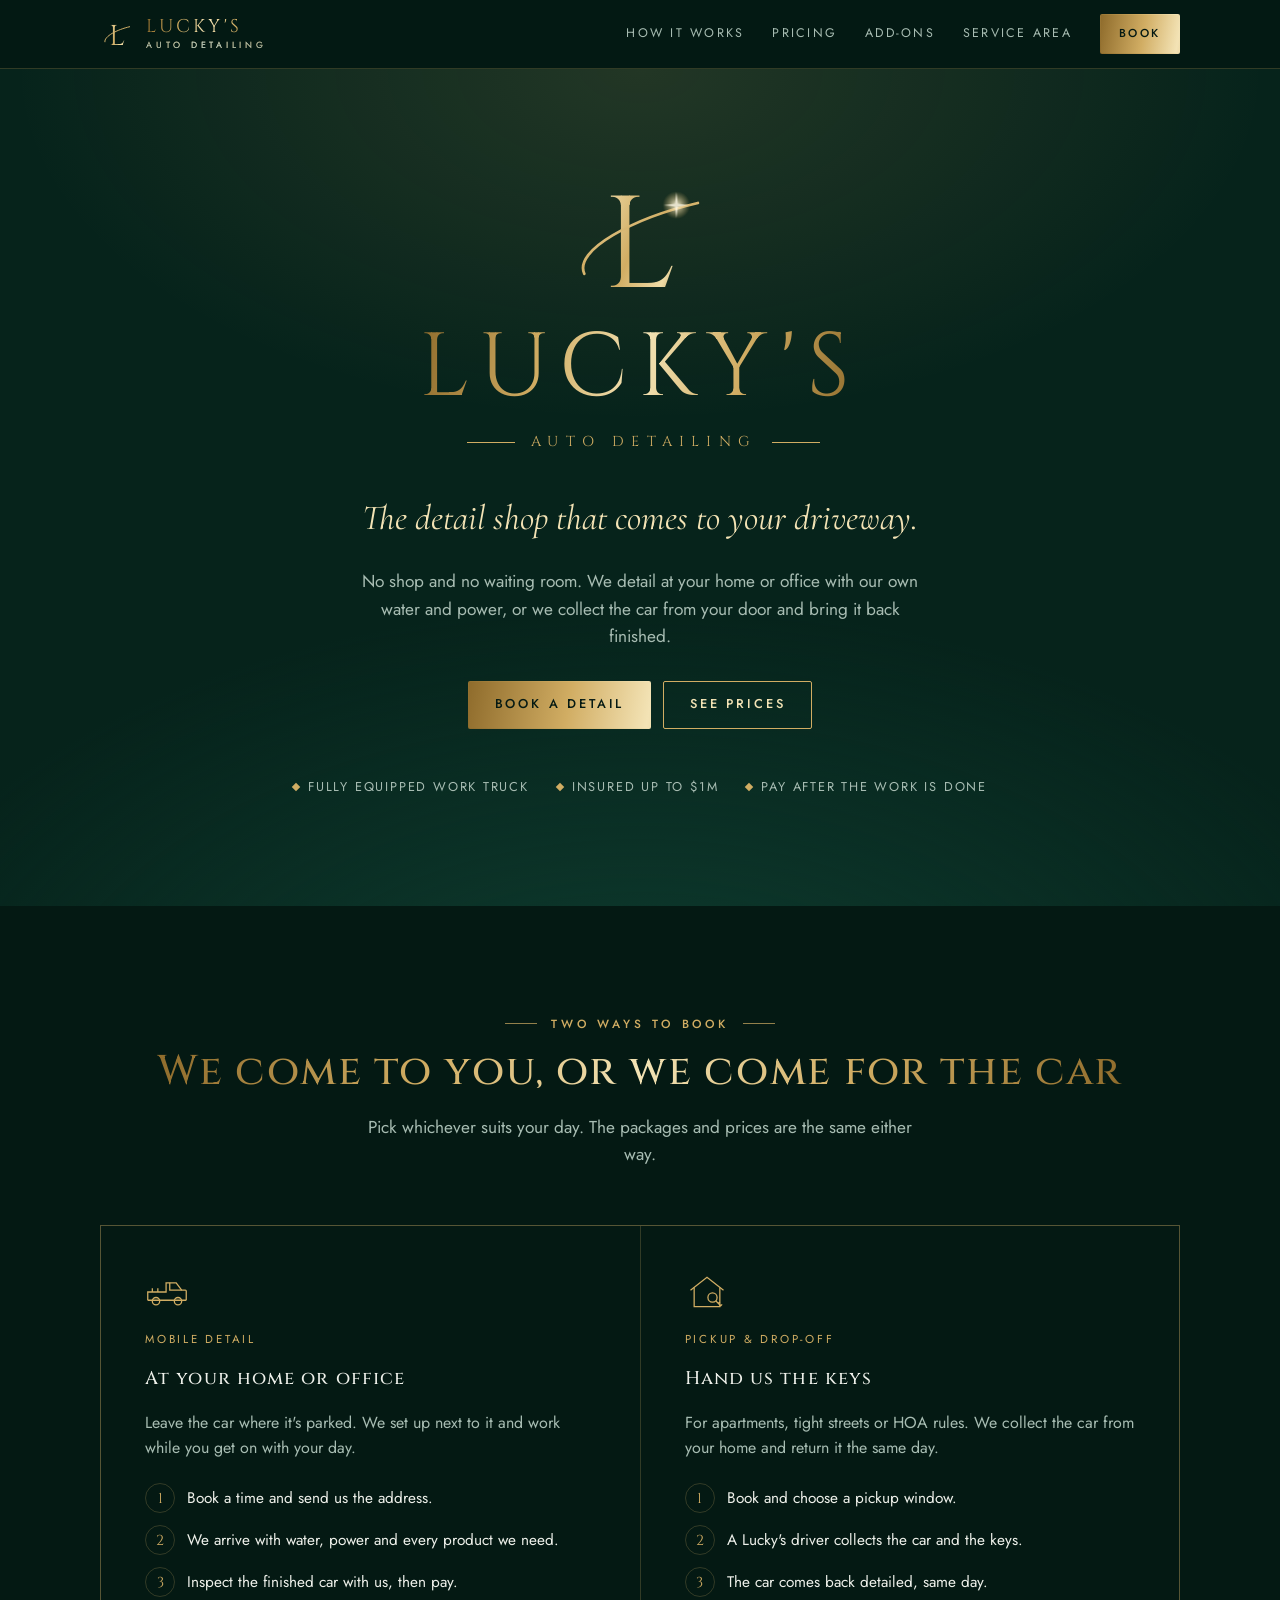
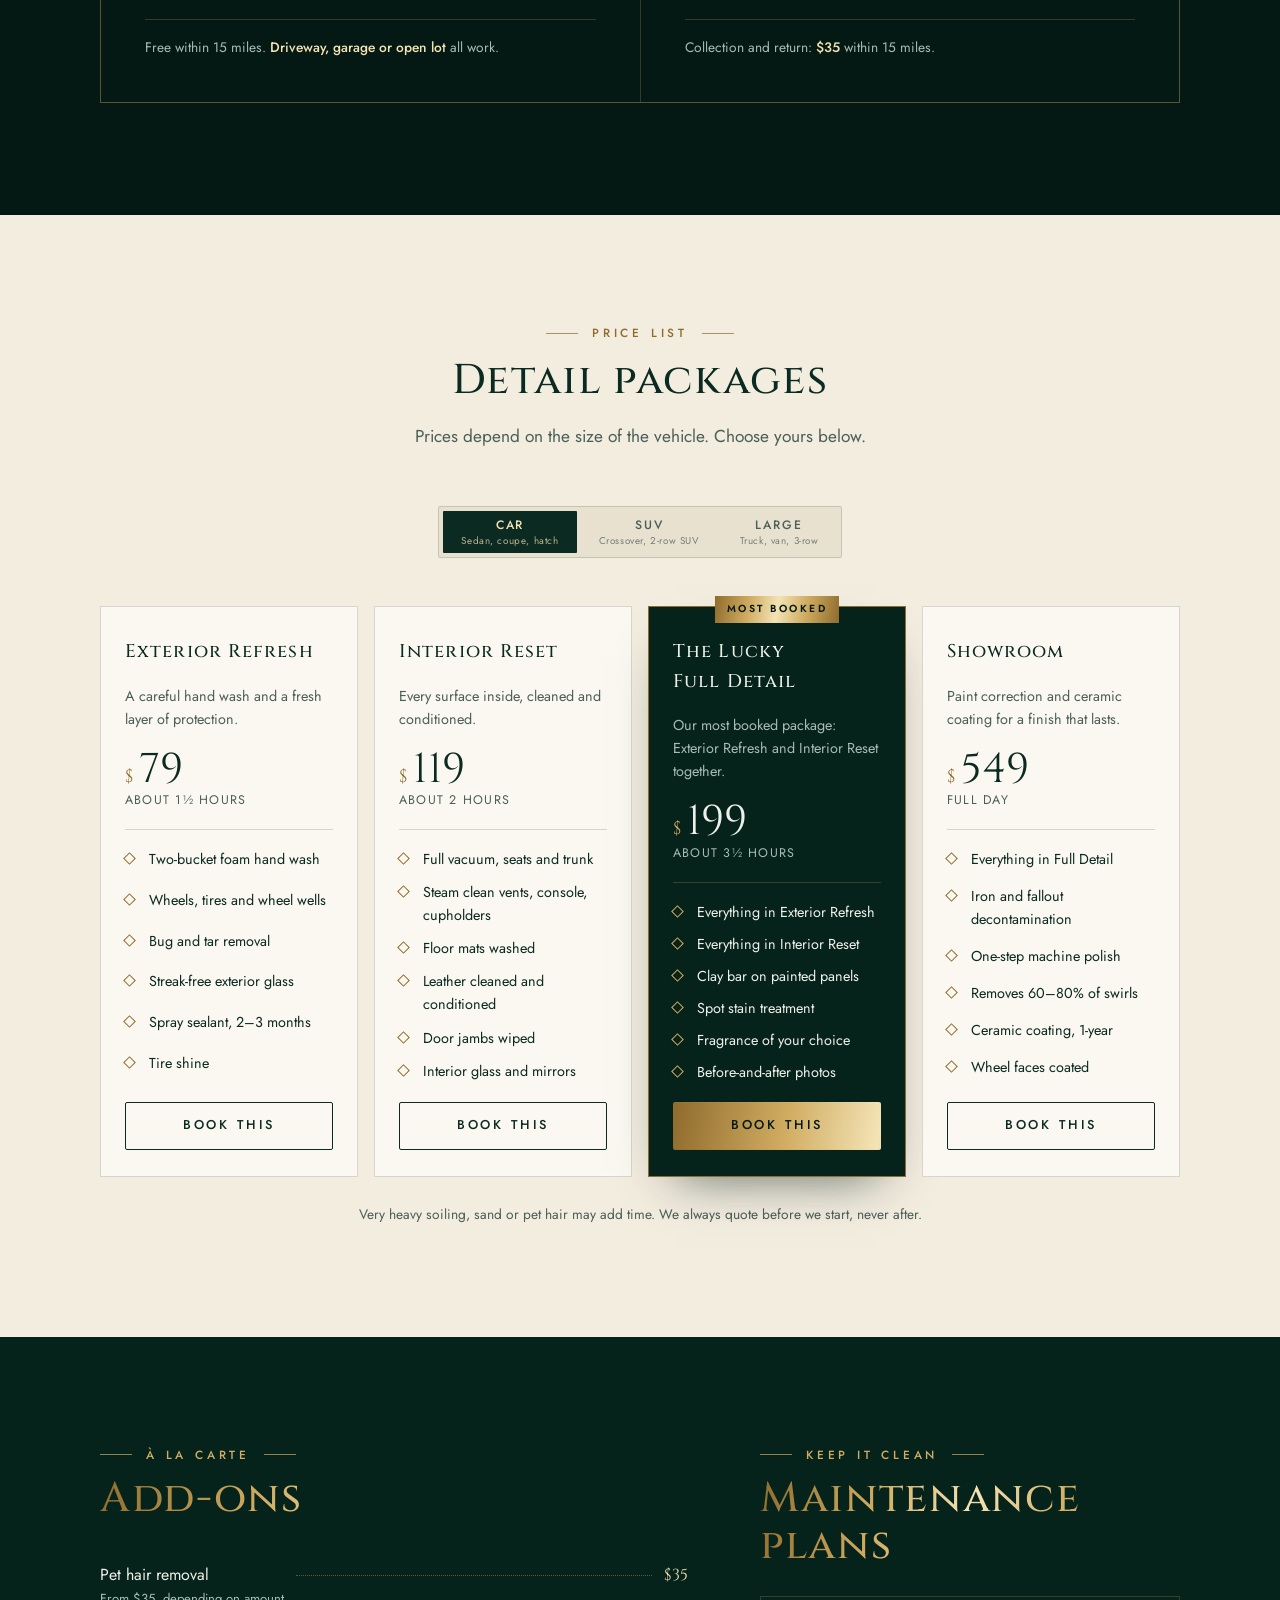
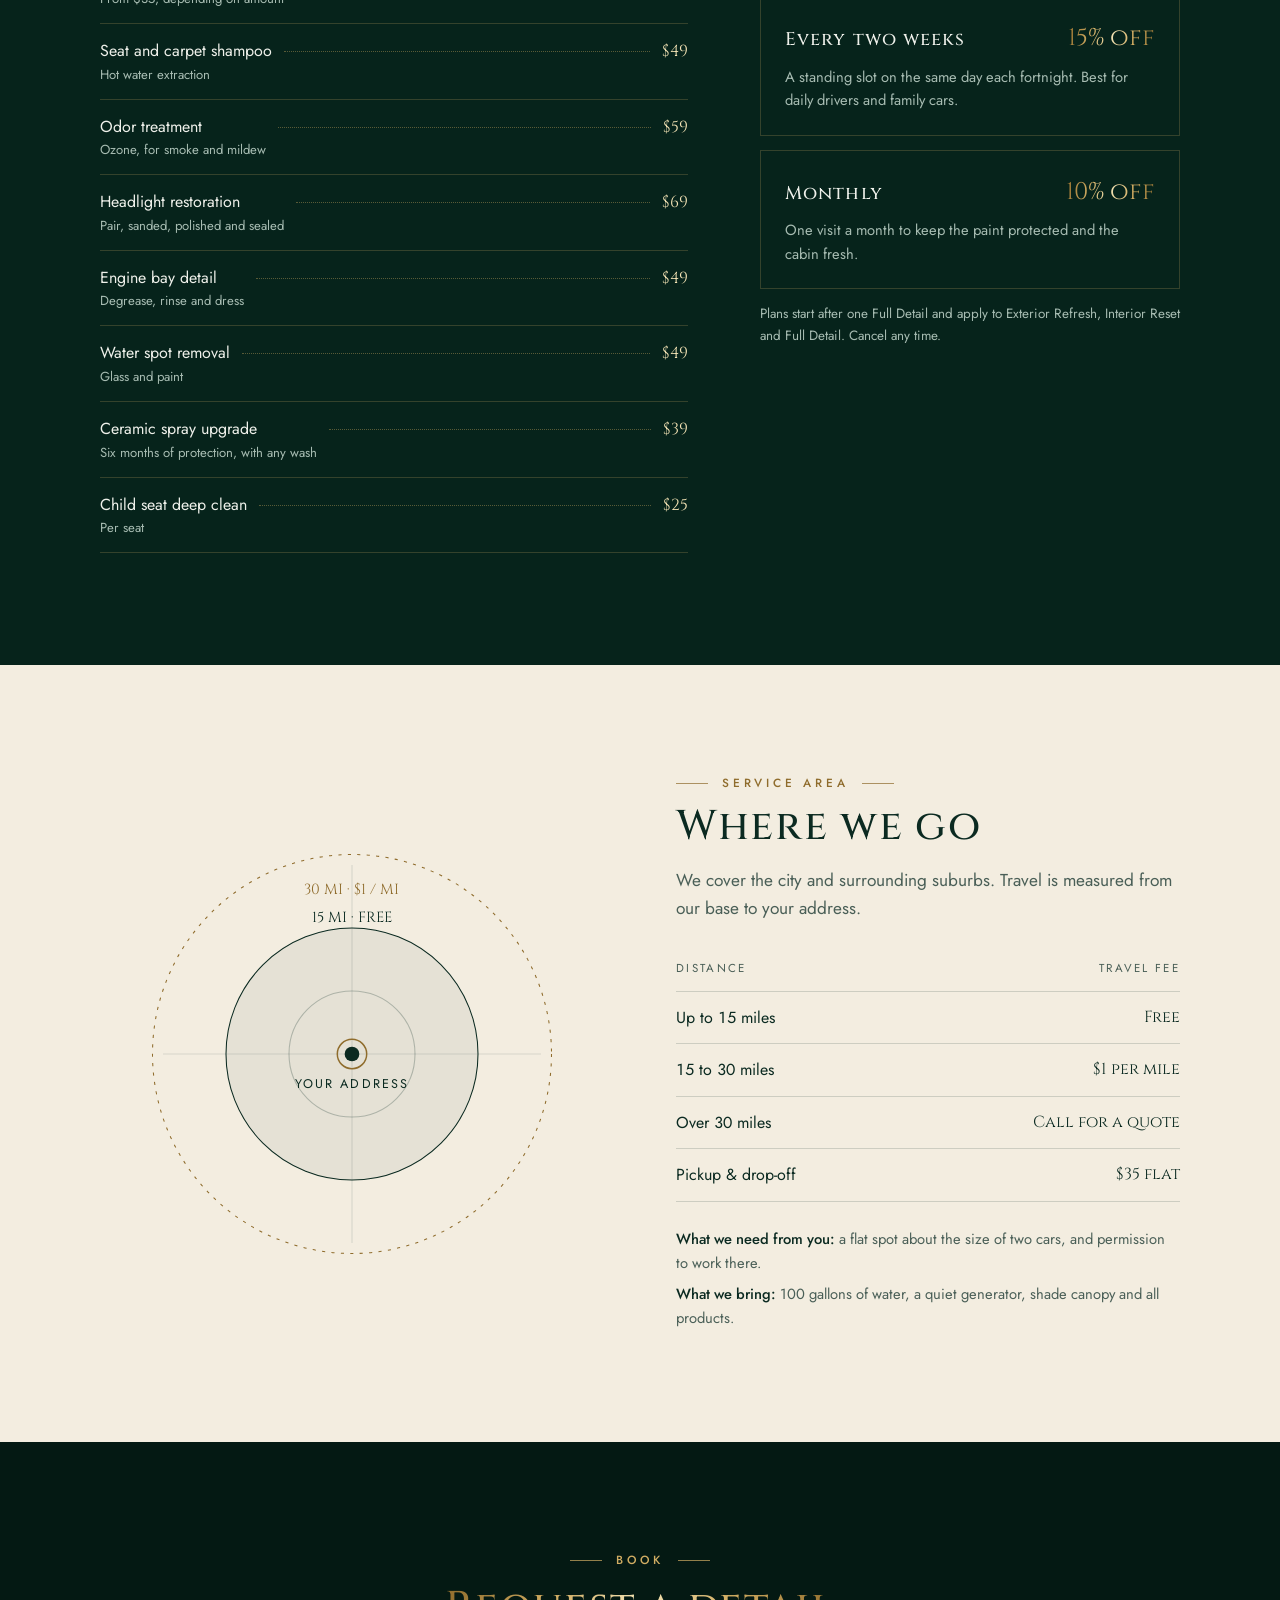
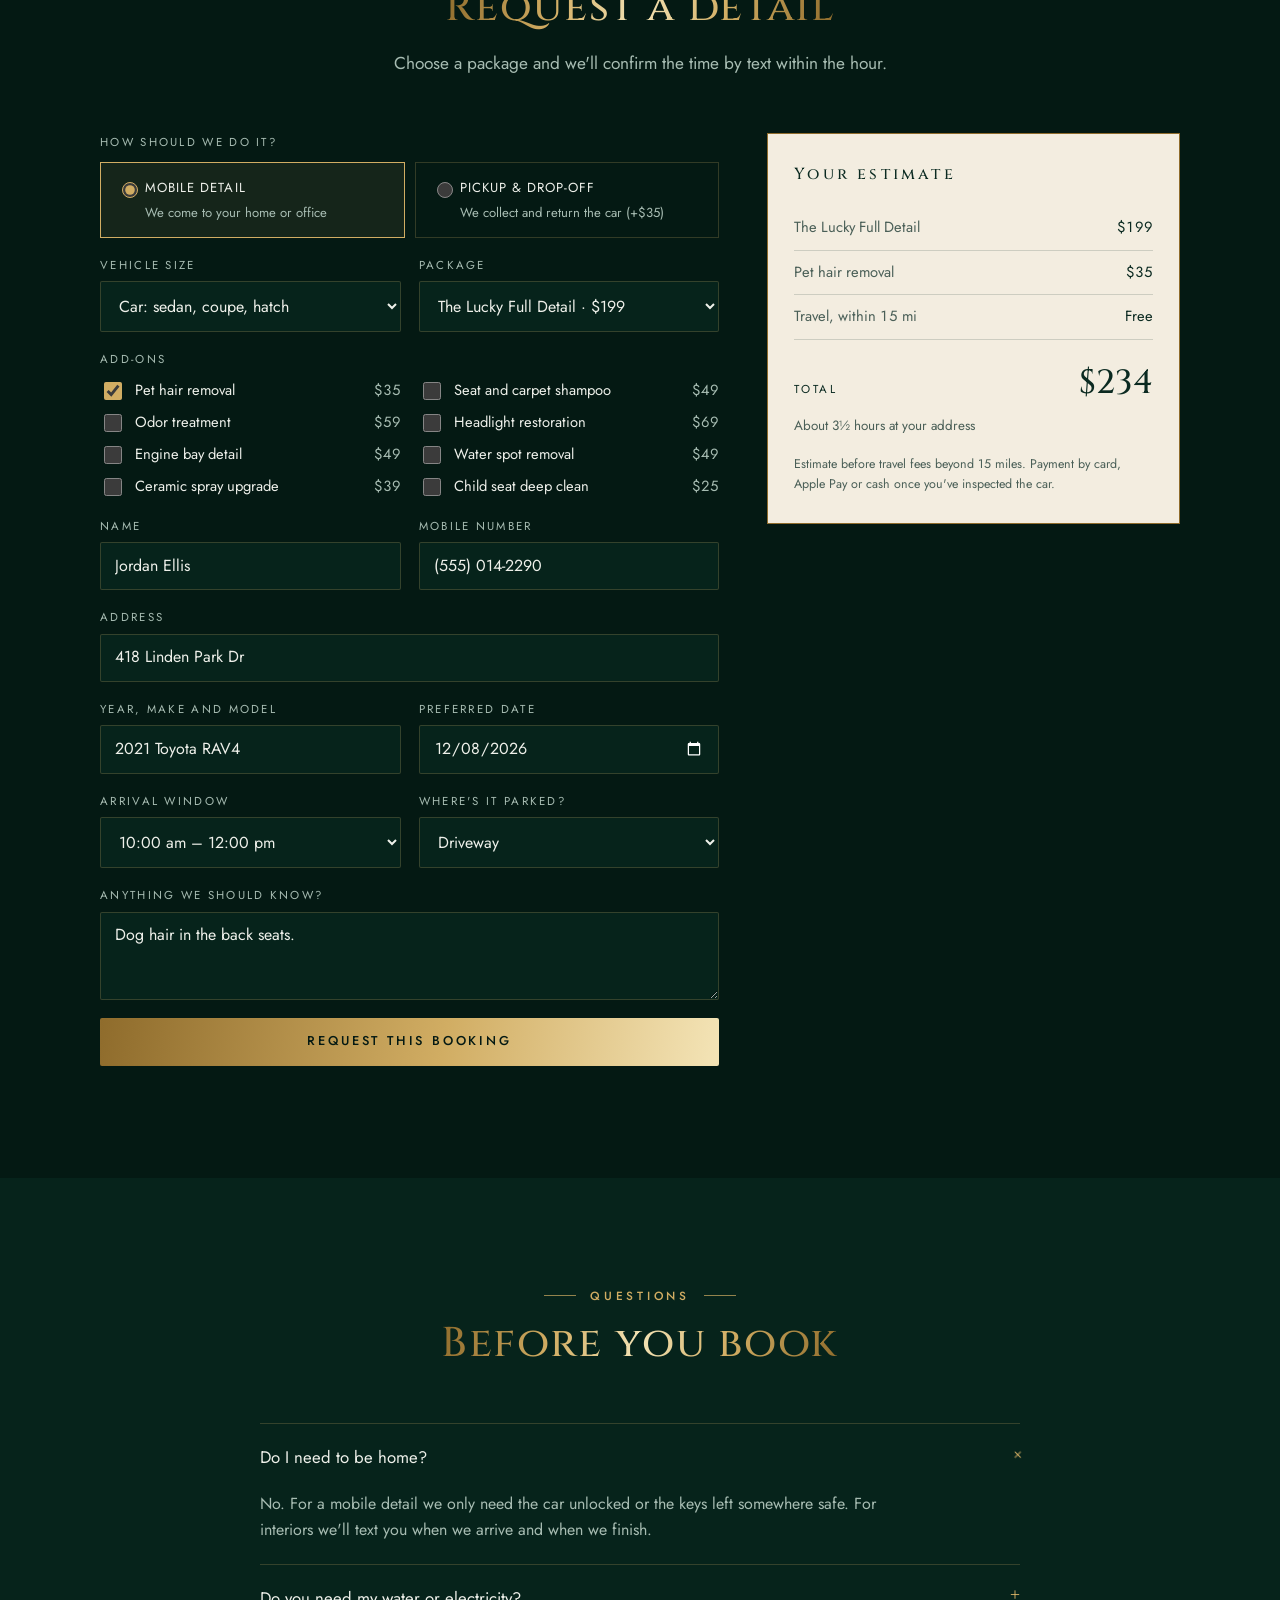
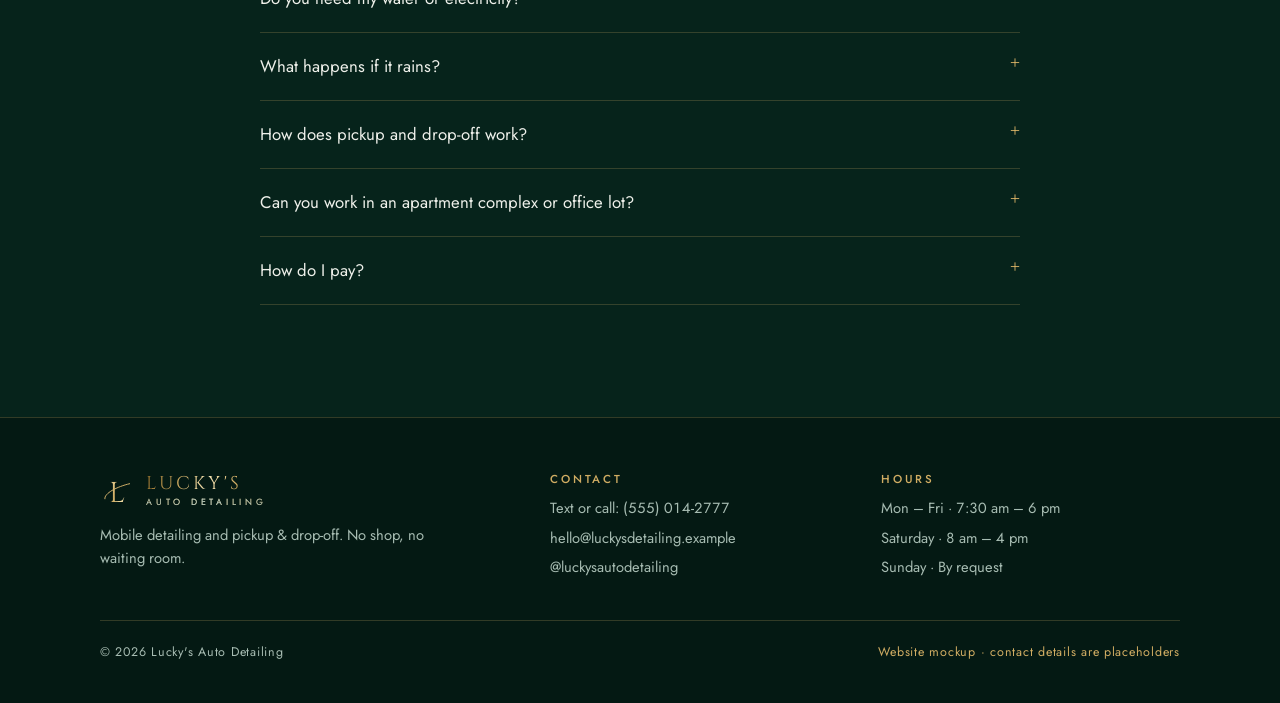
==== commit 72cb13e7: "Describe the mobile rig as a work truck instead of a van Co-Authored-By: Claude Opus 5.5 <noreply@an" ====
--- a/luckys-auto-detailing/index.html
+++ b/luckys-auto-detailing/index.html
@@ -325,7 +325,7 @@
         <a class="btn btn--ghost" href="#pricing">See prices</a>
       </div>
       <ul class="proof">
-        <li>Fully self-contained van</li>
+        <li>Fully equipped work truck</li>
         <li>Insured up to $1M</li>
         <li>Pay after the work is done</li>
       </ul>
@@ -341,7 +341,7 @@
       </div>
       <div class="ways">
         <article class="way">
-          <svg class="way-icon" viewBox="0 0 48 48" fill="none" stroke="currentColor" stroke-width="1.4" aria-hidden="true"><path d="M4 32V20l5-8h20l7 8h6a2 2 0 0 1 2 2v10"/><path d="M4 32h40"/><circle cx="13" cy="33" r="4"/><circle cx="35" cy="33" r="4"/><path d="M12 20h20M22 12v8"/></svg>
+          <svg class="way-icon" viewBox="0 0 48 48" fill="none" stroke="currentColor" stroke-width="1.4" aria-hidden="true"><path d="M3 33V24h20V14h11l6 8h4a1 1 0 0 1 1 1v10"/><path d="M3 33h42"/><circle cx="12" cy="34" r="4"/><circle cx="36" cy="34" r="4"/><path d="M27 14v8h13M8 24v-4M14 24v-4"/></svg>
           <span class="way-tag">Mobile detail</span>
           <h3>At your home or office</h3>
           <p>Leave the car where it's parked. We set up next to it and work while you get on with your day.</p>
@@ -528,7 +528,7 @@
       </div>
       <div class="faq">
         <details open><summary>Do I need to be home?</summary><p>No. For a mobile detail we only need the car unlocked or the keys left somewhere safe. For interiors we'll text you when we arrive and when we finish.</p></details>
-        <details><summary>Do you need my water or electricity?</summary><p>No. The van carries its own water tank and a quiet generator, so we never use your hose or outlets.</p></details>
+        <details><summary>Do you need my water or electricity?</summary><p>No. Our work truck carries its own water tank and a quiet generator, so we never use your hose or outlets.</p></details>
         <details><summary>What happens if it rains?</summary><p>Interior work goes ahead as planned. For exterior work we'll move you to the next dry slot at no charge, or work under a garage roof if you have one.</p></details>
         <details><summary>How does pickup and drop-off work?</summary><p>A Lucky's driver collects the car from your home in the window you choose, details it at a covered partner bay, and returns it the same day. The car is covered by our insurance the whole time.</p></details>
         <details><summary>Can you work in an apartment complex or office lot?</summary><p>Usually, yes. Some complexes don't allow washing on site. If yours doesn't, choose pickup and drop-off instead.</p></details>
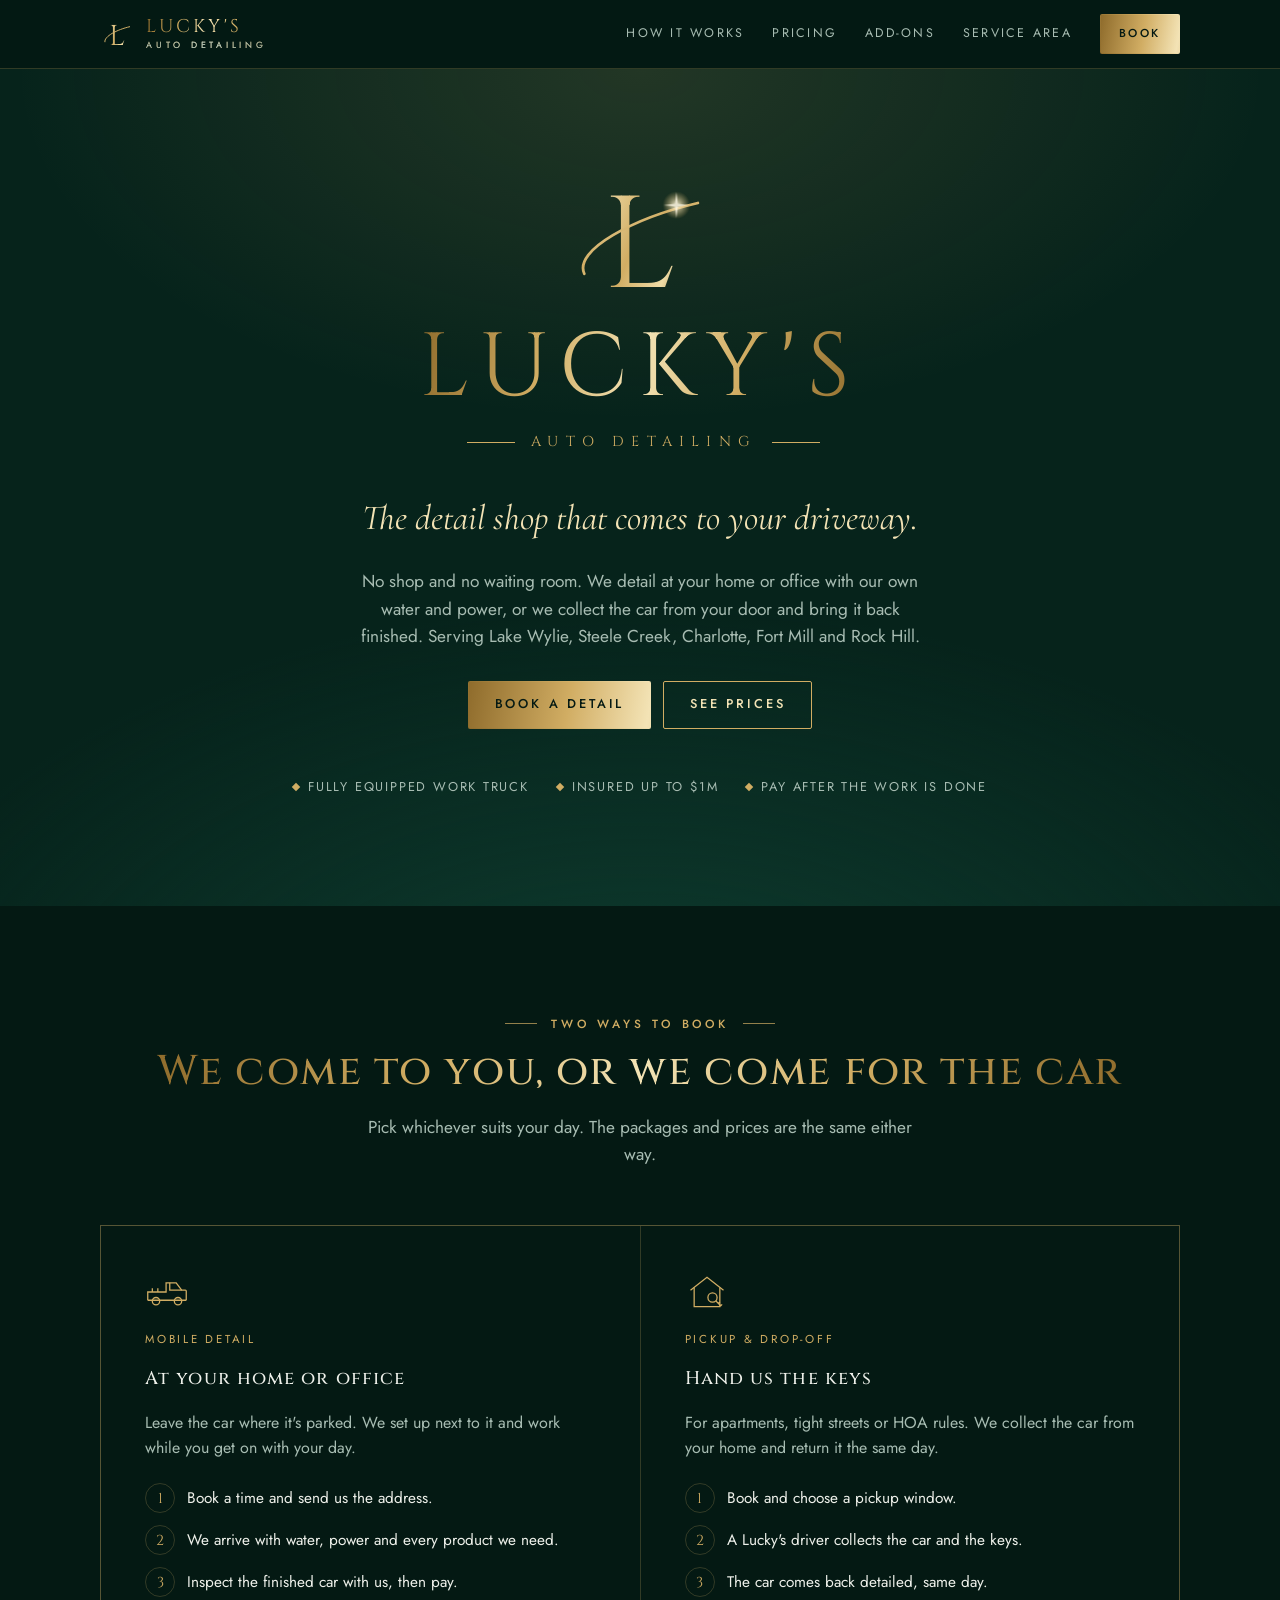
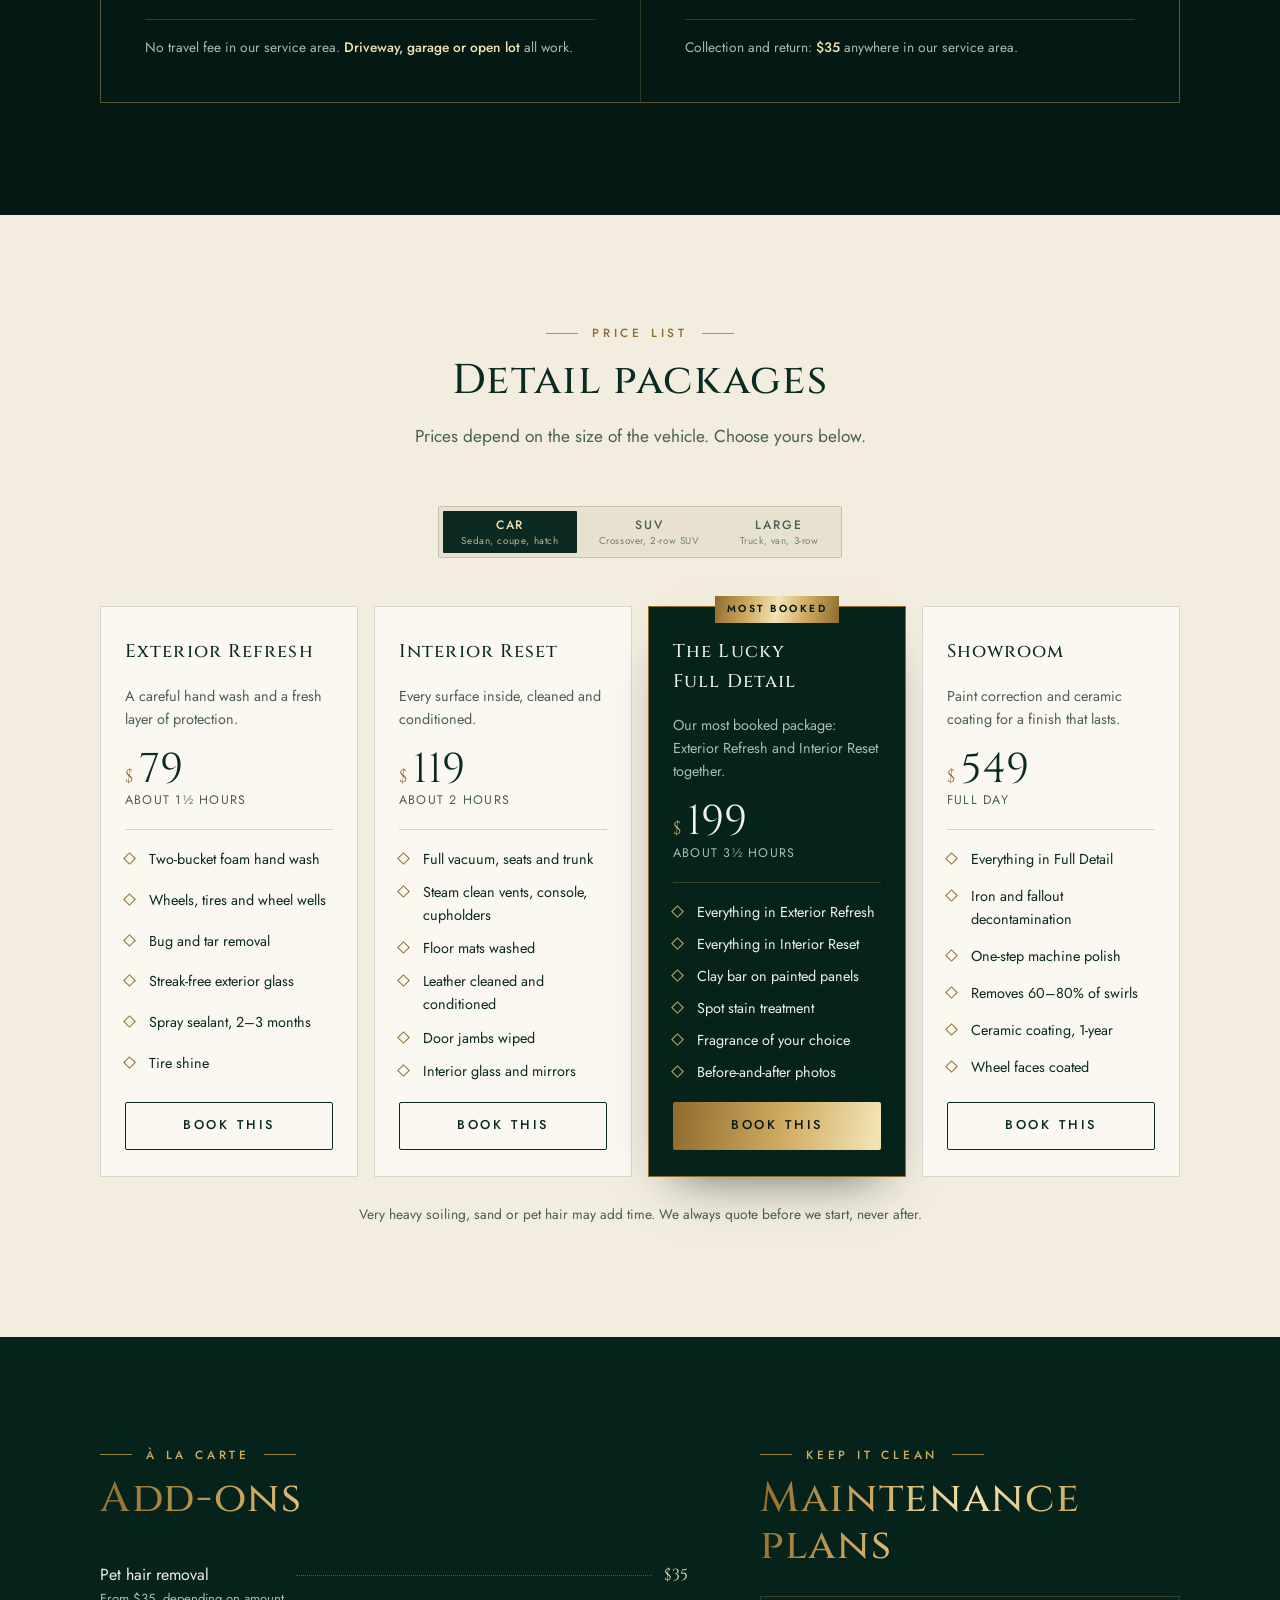
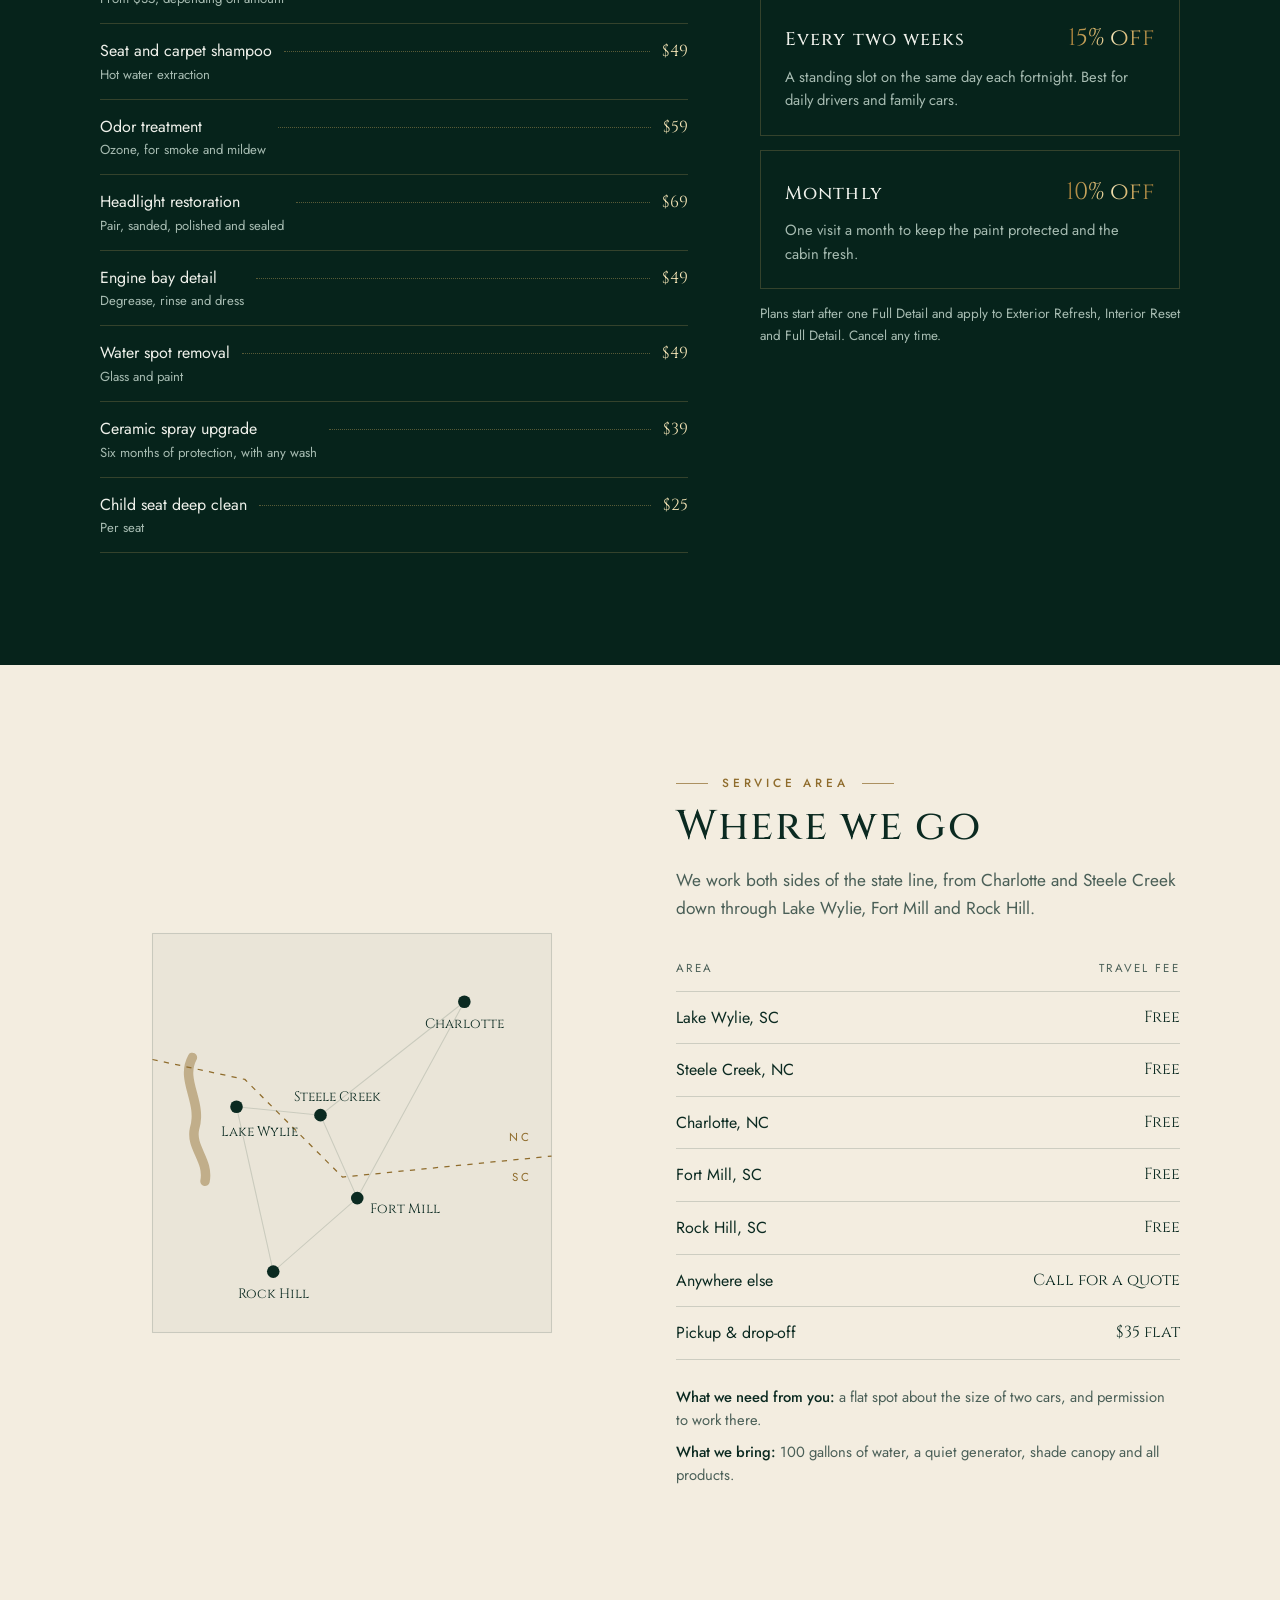
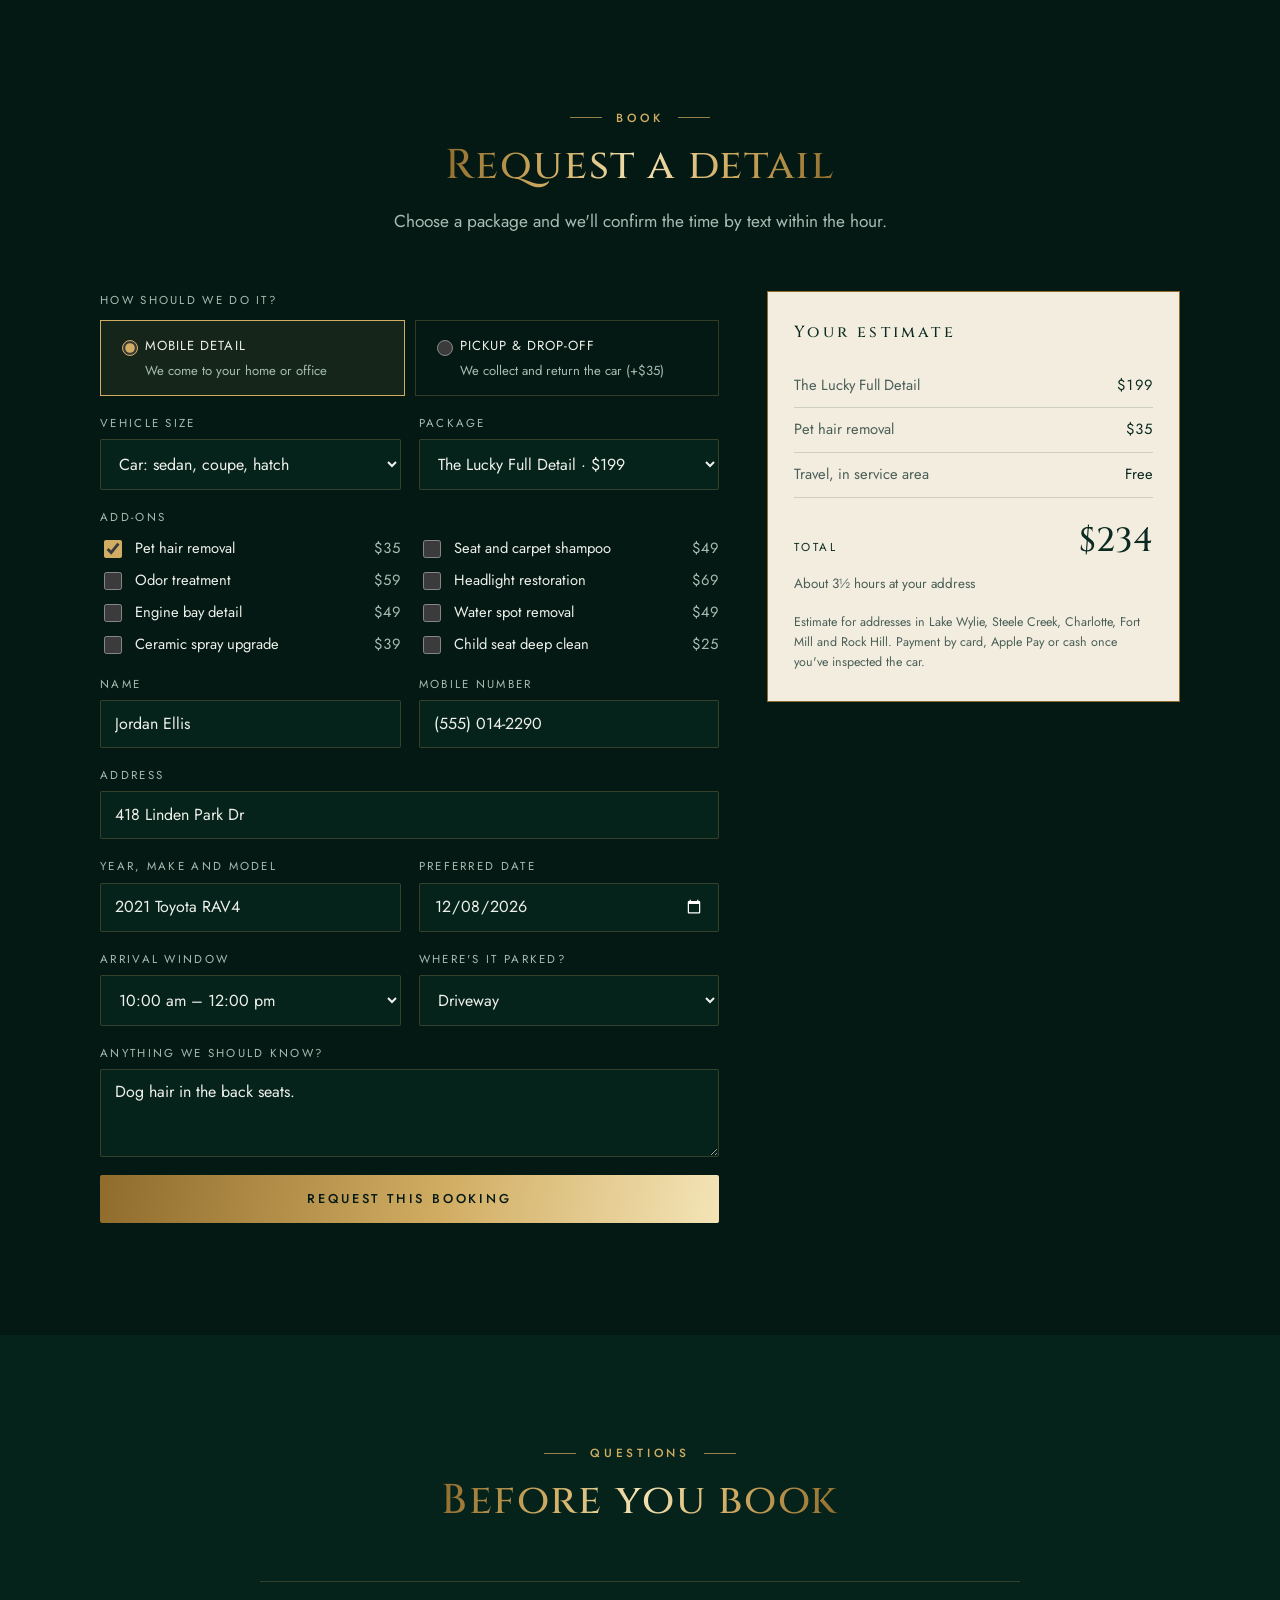
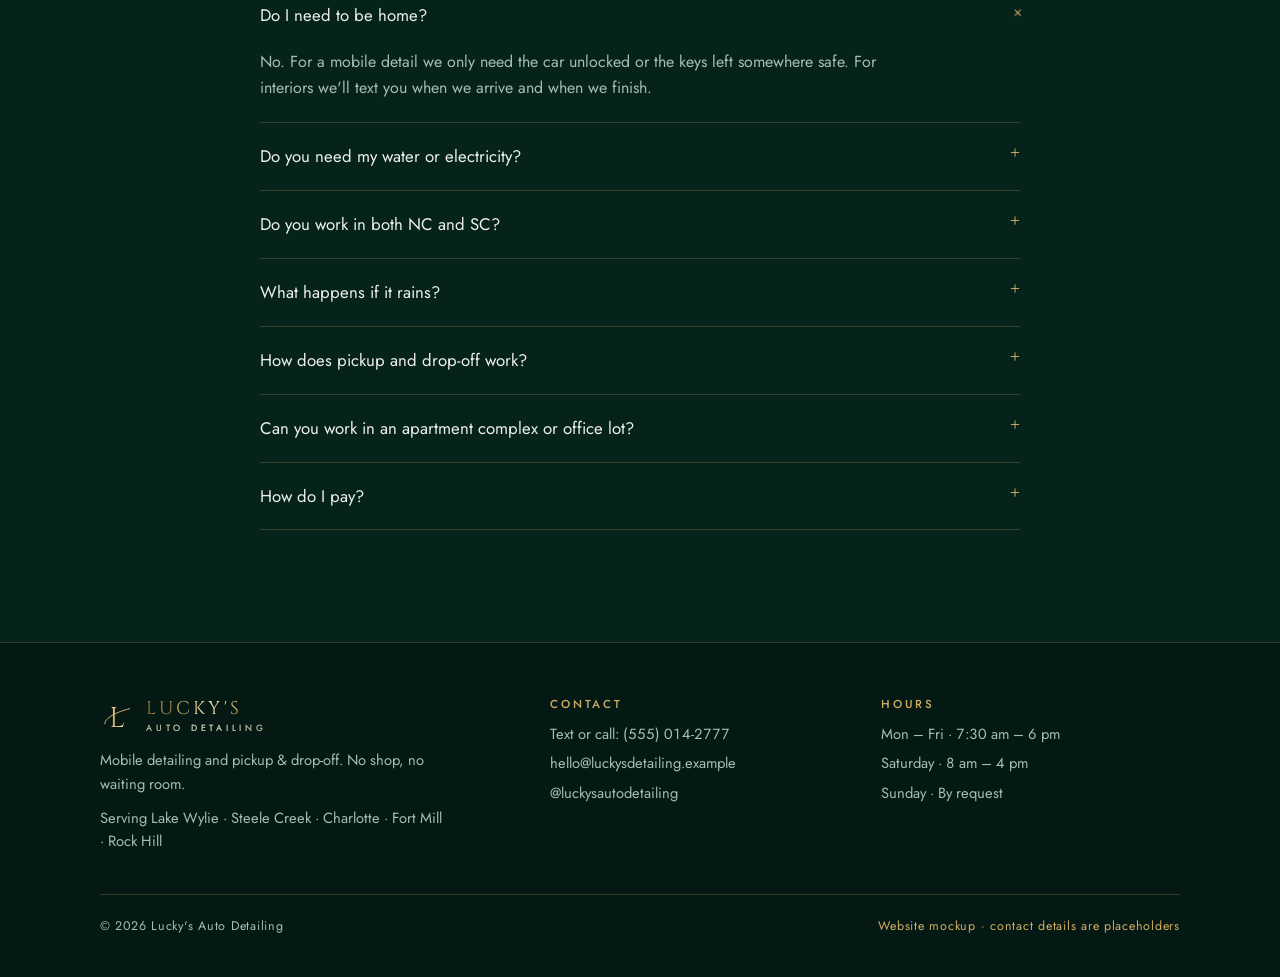
==== commit 53b79e97: "Name the service area: Lake Wylie, Steele Creek, Charlotte, Fort Mill, Rock Hill Replace the mileage" ====
--- a/luckys-auto-detailing/index.html
+++ b/luckys-auto-detailing/index.html
@@ -5,7 +5,7 @@
 <meta name="viewport" content="width=device-width, initial-scale=1, viewport-fit=cover">
 <title>Lucky's Auto Detailing</title>
 <meta name="claude:viewport-fit-sides" content="cover">
-<meta name="description" content="Mobile auto detailing. We come to your home or office, or collect the car and bring it back finished.">
+<meta name="description" content="Mobile auto detailing in Lake Wylie, Steele Creek, Charlotte, Fort Mill and Rock Hill. We come to your home or office, or collect the car and bring it back finished.">
 <link rel="preconnect" href="https://fonts.googleapis.com">
 <link rel="preconnect" href="https://fonts.gstatic.com" crossorigin>
 <link rel="stylesheet" href="https://fonts.googleapis.com/css2?family=Cinzel:wght@400;500;600&family=Cormorant+Garamond:ital,wght@1,400;1,500&family=Jost:wght@300;400;500;600&display=swap">
@@ -319,7 +319,7 @@
       <h1 class="wordmark foil">LUCKY'S</h1>
       <div class="wordmark-sub">AUTO DETAILING</div>
       <p class="hero-line">The detail shop that comes to your driveway.</p>
-      <p class="lede">No shop and no waiting room. We detail at your home or office with our own water and power, or we collect the car from your door and bring it back finished.</p>
+      <p class="lede">No shop and no waiting room. We detail at your home or office with our own water and power, or we collect the car from your door and bring it back finished. Serving Lake Wylie, Steele Creek, Charlotte, Fort Mill and Rock Hill.</p>
       <div class="hero-ctas">
         <a class="btn btn--gold" href="#book">Book a detail</a>
         <a class="btn btn--ghost" href="#pricing">See prices</a>
@@ -350,7 +350,7 @@
             <li>We arrive with water, power and every product we need.</li>
             <li>Inspect the finished car with us, then pay.</li>
           </ol>
-          <p class="way-fee">Free within 15 miles. <strong>Driveway, garage or open lot</strong> all work.</p>
+          <p class="way-fee">No travel fee in our service area. <strong>Driveway, garage or open lot</strong> all work.</p>
         </article>
         <article class="way">
           <svg class="way-icon" viewBox="0 0 48 48" fill="none" stroke="currentColor" stroke-width="1.4" aria-hidden="true"><path d="M6 22 24 8l18 14"/><path d="M10 19v21h28V19"/><circle cx="30" cy="30" r="5"/><path d="m33.5 33.5 6 6M36 37l2-2M38.5 39.5l2-2"/></svg>
@@ -362,7 +362,7 @@
             <li>A Lucky's driver collects the car and the keys.</li>
             <li>The car comes back detailed, same day.</li>
           </ol>
-          <p class="way-fee">Collection and return: <strong>$35</strong> within 15 miles.</p>
+          <p class="way-fee">Collection and return: <strong>$35</strong> anywhere in our service area.</p>
         </article>
       </div>
     </div>
@@ -414,27 +414,34 @@
 
   <section class="band band--cream" id="area">
     <div class="wrap area">
-      <svg class="radius" viewBox="0 0 400 400" role="img" aria-label="Service area: free within 15 miles, travel fee from 15 to 30 miles">
-        <circle cx="200" cy="200" r="190" fill="none" stroke="#8f6c2c" stroke-width="1" stroke-dasharray="3 6"/>
-        <circle cx="200" cy="200" r="120" fill="rgba(11,42,33,0.06)" stroke="#0b2a21" stroke-width="1"/>
-        <circle cx="200" cy="200" r="60" fill="none" stroke="rgba(11,42,33,0.25)" stroke-width="1"/>
-        <path d="M200 20v360M20 200h360" stroke="rgba(11,42,33,0.12)" stroke-width="1"/>
-        <circle cx="200" cy="200" r="7" fill="#0b2a21"/>
-        <circle cx="200" cy="200" r="14" fill="none" stroke="#8f6c2c" stroke-width="1.4"/>
-        <text x="200" y="232" text-anchor="middle" font-family="Jost, sans-serif" font-size="12" letter-spacing="2" fill="#0b2a21">YOUR ADDRESS</text>
-        <text x="200" y="74" text-anchor="middle" font-family="Cinzel, serif" font-size="14" fill="#0b2a21">15 MI · FREE</text>
-        <text x="200" y="28" text-anchor="middle" font-family="Cinzel, serif" font-size="14" fill="#8f6c2c" dy="20">30 MI · $1 / MI</text>
+      <svg class="radius" viewBox="0 0 400 400" role="img" aria-label="Map of the service area: Charlotte and Steele Creek in North Carolina; Lake Wylie, Fort Mill and Rock Hill in South Carolina">
+        <rect x="10" y="10" width="380" height="380" fill="rgba(11,42,33,0.04)" stroke="rgba(11,42,33,0.16)"/>
+        <path d="M48 128 C 36 150, 58 170, 50 196 C 46 214, 64 226, 60 246" fill="none" stroke="rgba(143,108,44,0.45)" stroke-width="9" stroke-linecap="round"/>
+        <path d="M10 130 L98 149 L191 242 L390 222" fill="none" stroke="#8f6c2c" stroke-width="1.2" stroke-dasharray="5 6"/>
+        <text x="372" y="208" text-anchor="end" font-family="Jost, sans-serif" font-size="11" letter-spacing="3" fill="#8f6c2c">NC</text>
+        <text x="372" y="246" text-anchor="end" font-family="Jost, sans-serif" font-size="11" letter-spacing="3" fill="#8f6c2c">SC</text>
+        <path d="M90 175 L170 183 L307 75 M170 183 L205 262 L125 332 L90 175 M205 262 L307 75" fill="none" stroke="rgba(11,42,33,0.14)" stroke-width="1"/>
+        <g font-family="Cinzel, serif" font-size="13" fill="#0b2a21" text-anchor="middle">
+          <circle cx="307" cy="75" r="6" fill="#0b2a21"/><text x="307" y="100">Charlotte</text>
+          <circle cx="170" cy="183" r="6" fill="#0b2a21"/><text x="186" y="170">Steele Creek</text>
+          <circle cx="90" cy="175" r="6" fill="#0b2a21"/><text x="112" y="203">Lake Wylie</text>
+          <circle cx="205" cy="262" r="6" fill="#0b2a21"/><text x="250" y="276">Fort Mill</text>
+          <circle cx="125" cy="332" r="6" fill="#0b2a21"/><text x="125" y="357">Rock Hill</text>
+        </g>
       </svg>
       <div>
         <span class="eyebrow">Service area</span>
         <h2 style="margin-top:14px">Where we go</h2>
-        <p class="lede">We cover the city and surrounding suburbs. Travel is measured from our base to your address.</p>
+        <p class="lede">We work both sides of the state line, from Charlotte and Steele Creek down through Lake Wylie, Fort Mill and Rock Hill.</p>
         <table class="fee-table">
-          <thead><tr><th scope="col">Distance</th><th scope="col">Travel fee</th></tr></thead>
+          <thead><tr><th scope="col">Area</th><th scope="col">Travel fee</th></tr></thead>
           <tbody>
-            <tr><td>Up to 15 miles</td><td>Free</td></tr>
-            <tr><td>15 to 30 miles</td><td>$1 per mile</td></tr>
-            <tr><td>Over 30 miles</td><td>Call for a quote</td></tr>
+            <tr><td>Lake Wylie, SC</td><td>Free</td></tr>
+            <tr><td>Steele Creek, NC</td><td>Free</td></tr>
+            <tr><td>Charlotte, NC</td><td>Free</td></tr>
+            <tr><td>Fort Mill, SC</td><td>Free</td></tr>
+            <tr><td>Rock Hill, SC</td><td>Free</td></tr>
+            <tr><td>Anywhere else</td><td>Call for a quote</td></tr>
             <tr><td>Pickup &amp; drop-off</td><td>$35 flat</td></tr>
           </tbody>
         </table>
@@ -514,7 +521,7 @@
           <dl id="sum-lines"></dl>
           <div class="total"><span>Total</span><strong id="sum-total">$0</strong></div>
           <p class="dur" id="sum-dur"></p>
-          <p class="fine">Estimate before travel fees beyond 15 miles. Payment by card, Apple Pay or cash once you've inspected the car.</p>
+          <p class="fine">Estimate for addresses in Lake Wylie, Steele Creek, Charlotte, Fort Mill and Rock Hill. Payment by card, Apple Pay or cash once you've inspected the car.</p>
         </aside>
       </div>
     </div>
@@ -529,6 +536,7 @@
       <div class="faq">
         <details open><summary>Do I need to be home?</summary><p>No. For a mobile detail we only need the car unlocked or the keys left somewhere safe. For interiors we'll text you when we arrive and when we finish.</p></details>
         <details><summary>Do you need my water or electricity?</summary><p>No. Our work truck carries its own water tank and a quiet generator, so we never use your hose or outlets.</p></details>
+        <details><summary>Do you work in both NC and SC?</summary><p>Yes. We cover Charlotte and Steele Creek in North Carolina, and Lake Wylie, Fort Mill and Rock Hill in South Carolina, at the same prices on both sides of the line.</p></details>
         <details><summary>What happens if it rains?</summary><p>Interior work goes ahead as planned. For exterior work we'll move you to the next dry slot at no charge, or work under a garage roof if you have one.</p></details>
         <details><summary>How does pickup and drop-off work?</summary><p>A Lucky's driver collects the car from your home in the window you choose, details it at a covered partner bay, and returns it the same day. The car is covered by our insurance the whole time.</p></details>
         <details><summary>Can you work in an apartment complex or office lot?</summary><p>Usually, yes. Some complexes don't allow washing on site. If yours doesn't, choose pickup and drop-off instead.</p></details>
@@ -550,6 +558,7 @@
           <span class="brand-name foil">LUCKY'S<small>AUTO DETAILING</small></span>
         </a>
         <p style="margin-top:16px;max-width:38ch">Mobile detailing and pickup &amp; drop-off. No shop, no waiting room.</p>
+        <p style="margin-top:10px;max-width:38ch">Serving Lake Wylie · Steele Creek · Charlotte · Fort Mill · Rock Hill</p>
       </div>
       <div>
         <h4>Contact</h4>
@@ -660,7 +669,7 @@
     var lines = [[pkg.name, pkg.prices[size]]];
     ADDONS.forEach(function (a) { if ($("ao-" + a.id).checked) lines.push([a.name, a.price]); });
     var pickup = document.querySelector('input[name="mode"]:checked').value === "pickup";
-    lines.push([pickup ? "Pickup & drop-off" : "Travel, within 15 mi", pickup ? PICKUP_FEE : 0]);
+    lines.push([pickup ? "Pickup & drop-off" : "Travel, in service area", pickup ? PICKUP_FEE : 0]);
     var total = lines.reduce(function (s, l) { return s + l[1]; }, 0);
     $("sum-lines").innerHTML = lines.map(function (l) {
       return '<div class="line"><dt>' + l[0] + "</dt><dd>" + (l[1] ? money(l[1]) : "Free") + "</dd></div>";
